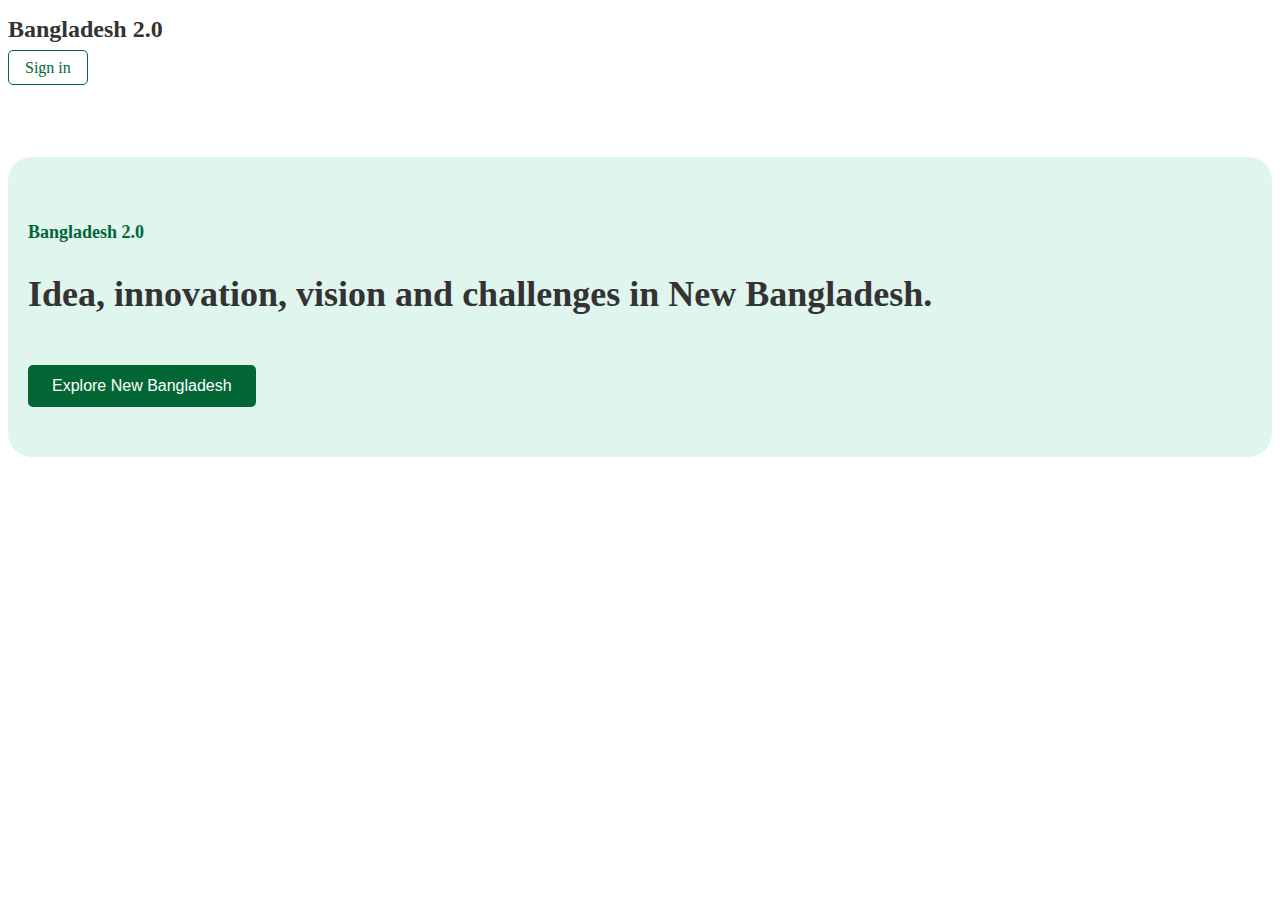
==== index.html @ 4f7f1208 "added an index.html file" ====
<!DOCTYPE html>
<html lang="en">
<head>
    <meta charset="UTF-8">
    <meta name="viewport" content="width=device-width, initial-scale=1.0">
    <title>Bangladesh 2.0</title>
    <link rel="stylesheet" href="style/style.css">
</head>
<body>
    <header>
        <h1>Bangladesh 2.0</h1>
        <a href="">Sign in</a>

        
    </header>
    <section class="hero">
        <h2>Bangladesh 2.0</h2>
        <h1>Idea, innovation, vision and challenges in New Bangladesh.</h1>
        <button>Explore New Bangladesh</button>
    </section>
</body>
</html>
---- style/style.css ----
@import url('https://fonts.googleapis.com/css2?family=Fira+Sans:ital,wght@0,100;0,200;0,300;0,400;0,500;0,600;0,700;0,800;0,900;1,100;1,200;1,300;1,400;1,500;1,600;1,700;1,800;1,900&display=swap');

/* font-family: "Fira Sans", serif; */

/* Frame 2 */
position: absolute;
width: 1600px;
height: 100px;
left: 0;
top: 0;
/* Auto layout */
display: flex;
flex-direction: row;
justify-content: space-between;
align-items: center;
padding: 24px 160px 24px 160px;


header {
    display: flex;
    flex-direction: row;
    justify-content: space-between;
    align-items: center;
    padding: 24px 160px 24px 160px;
    background-color: #fff;
    border-bottom: 1px solid #ddd;
    position: absolute;
    
    }
header h1 {
    font-size: 24px;
    color: #333;
}

header a {
    text-decoration: none;
    color: #036635;
    border: 1px solid #036635;
    padding: 8px 16px;
    border-radius: 5px;
}

.hero {
    text-align: left;
    background-color: #dff5ee;
    padding: 50px 20px;
    border-radius: 24px;
    margin: 80px 0px;
}

.hero h2 {
    color: #036635;
    font-size: 18px;
    margin-bottom: 10px;
}

.hero h1 {
    font-size: 36px;
    color: #333;
    line-height: 1.5;
}

.hero button {
    background-color: #036635;
    color: #fff;
    border: none;
    padding: 12px 24px;
    border-radius: 5px;
    font-size: 16px;
    cursor: pointer;
    margin-top: 20px;
}

.hero button:hover {
    background-color: #024a29;
}
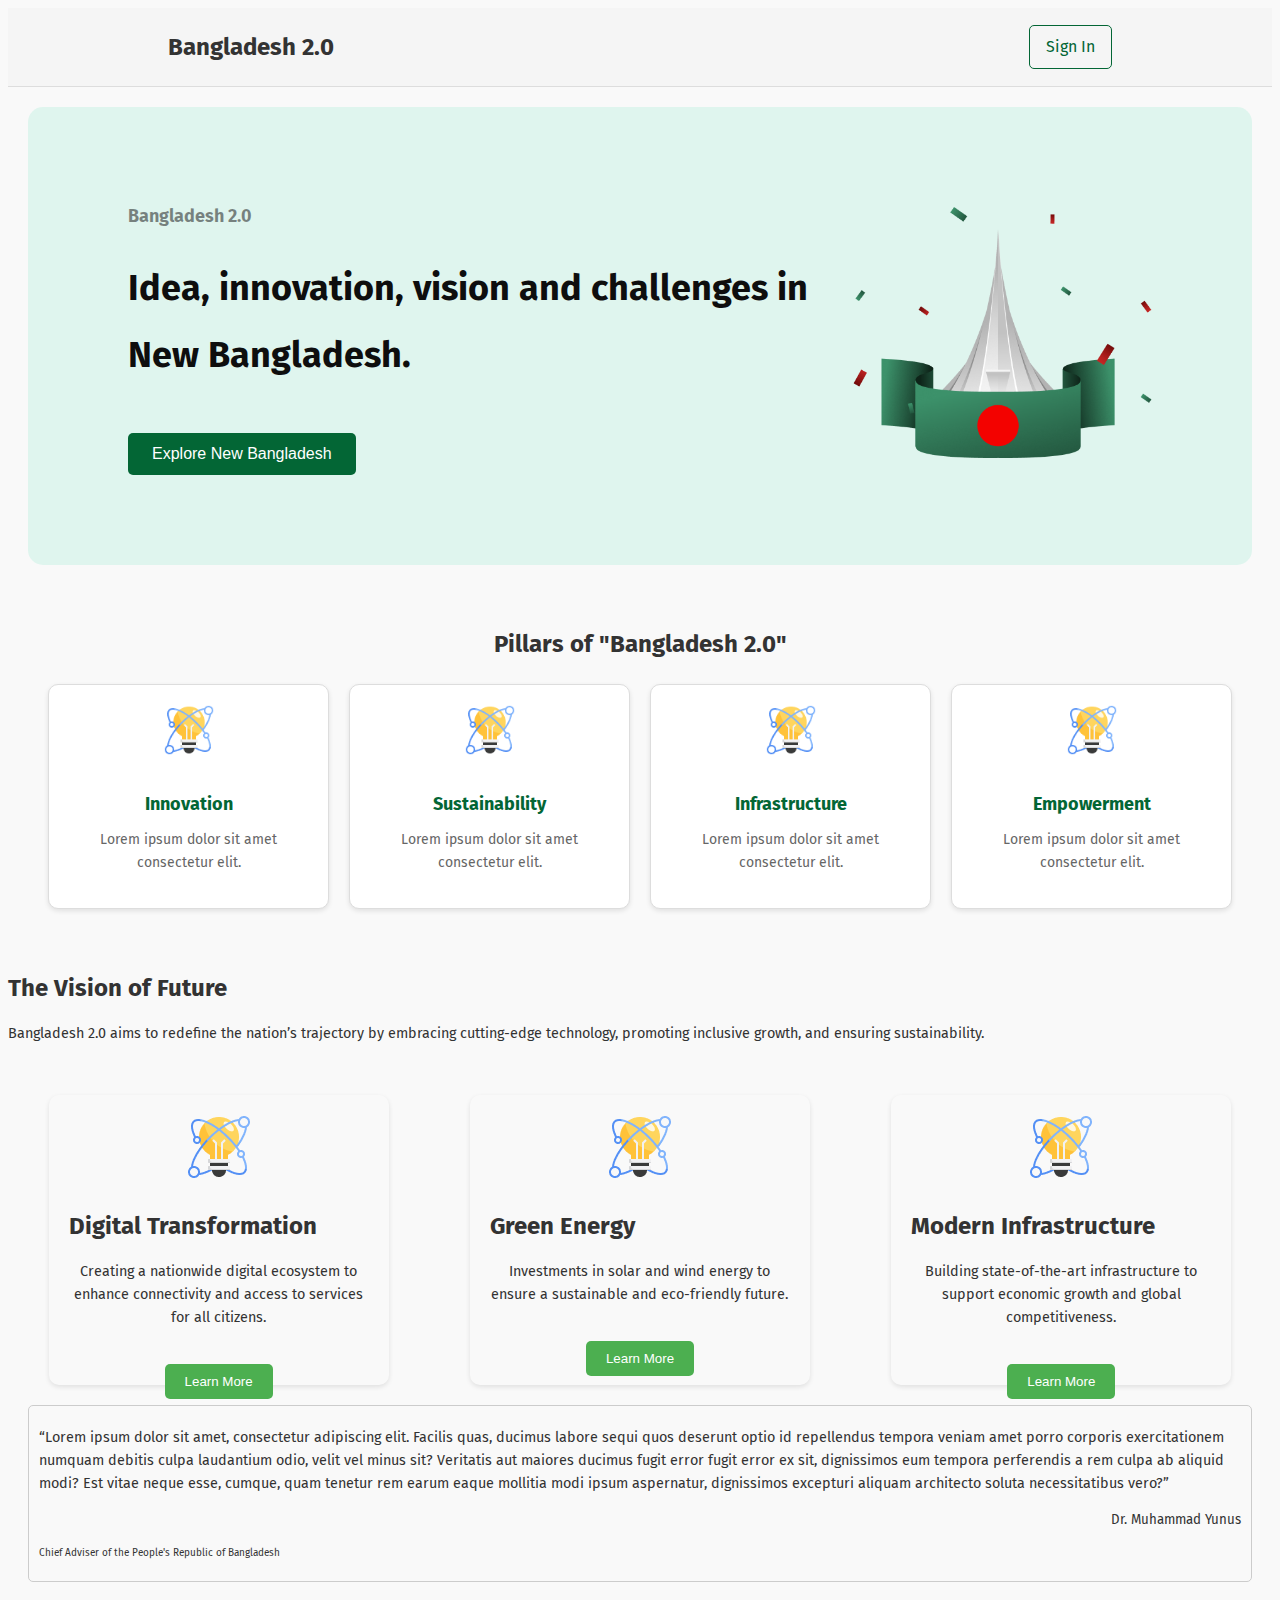
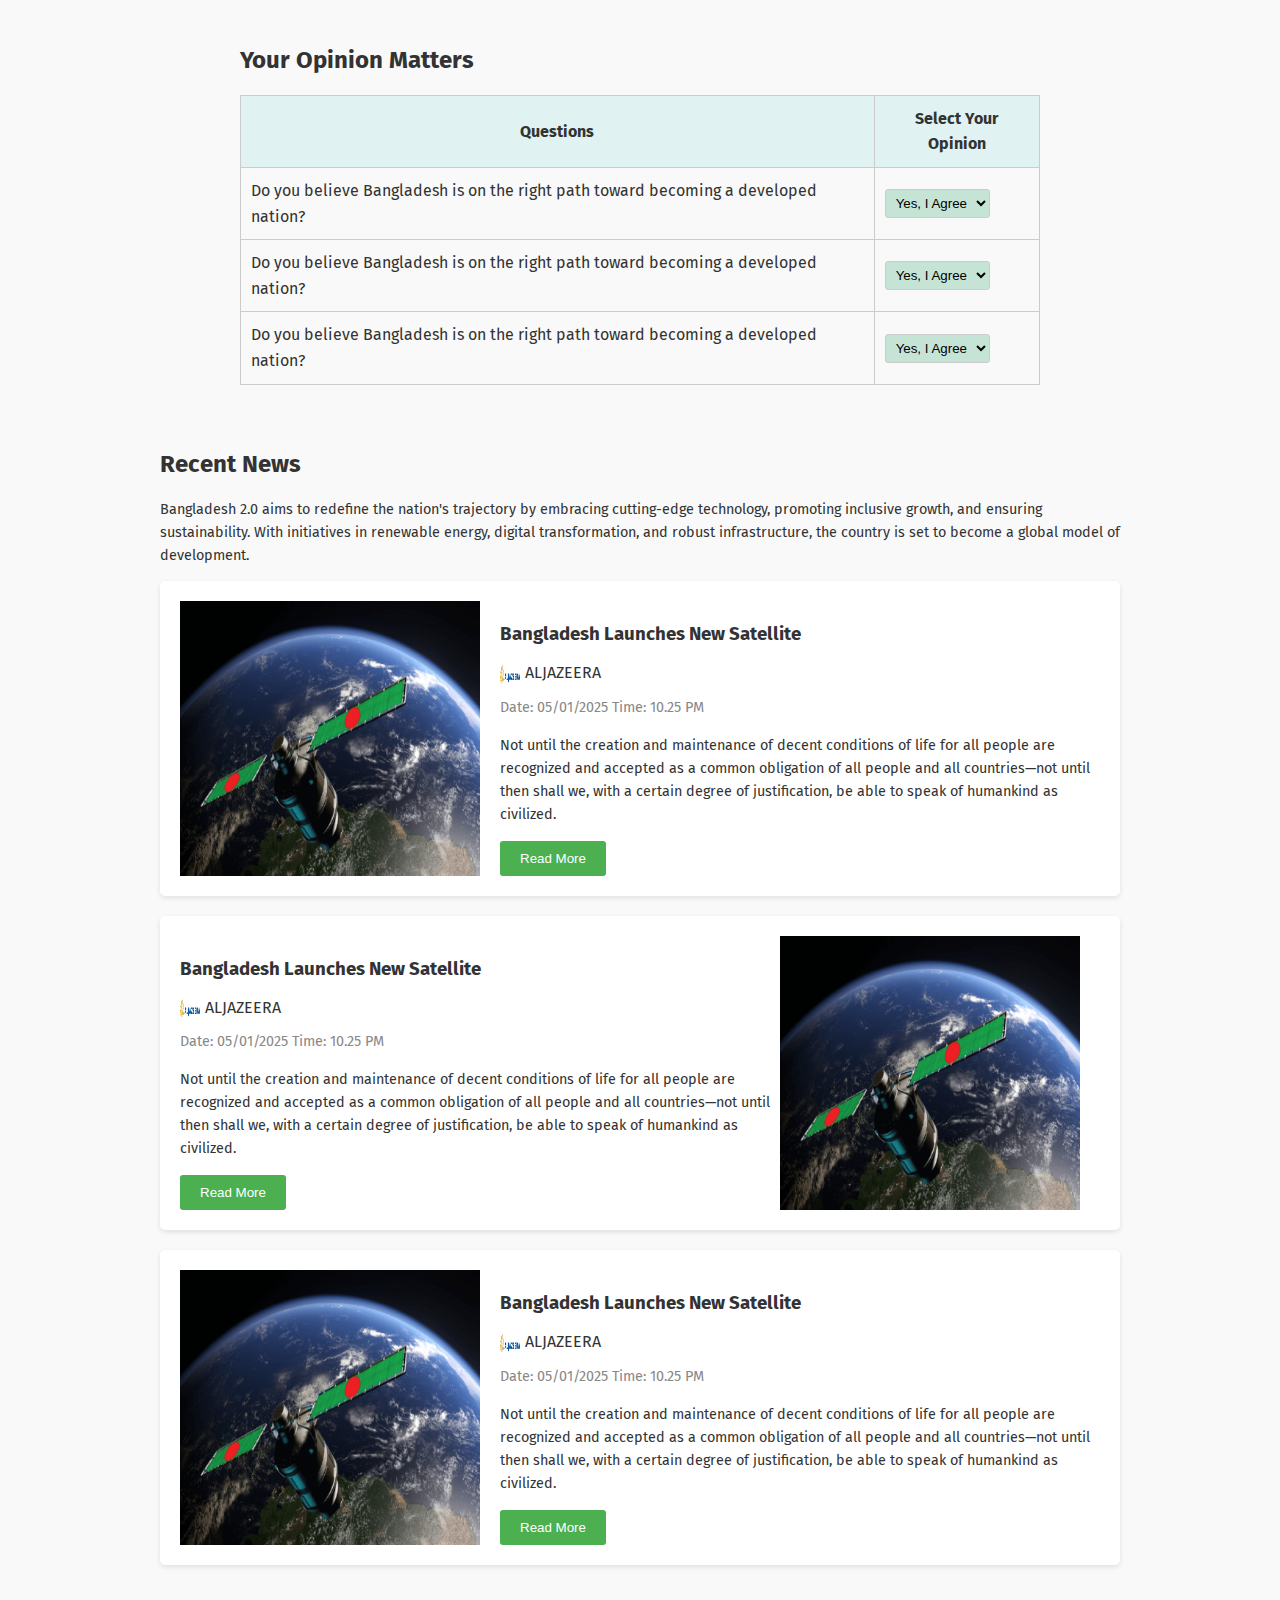
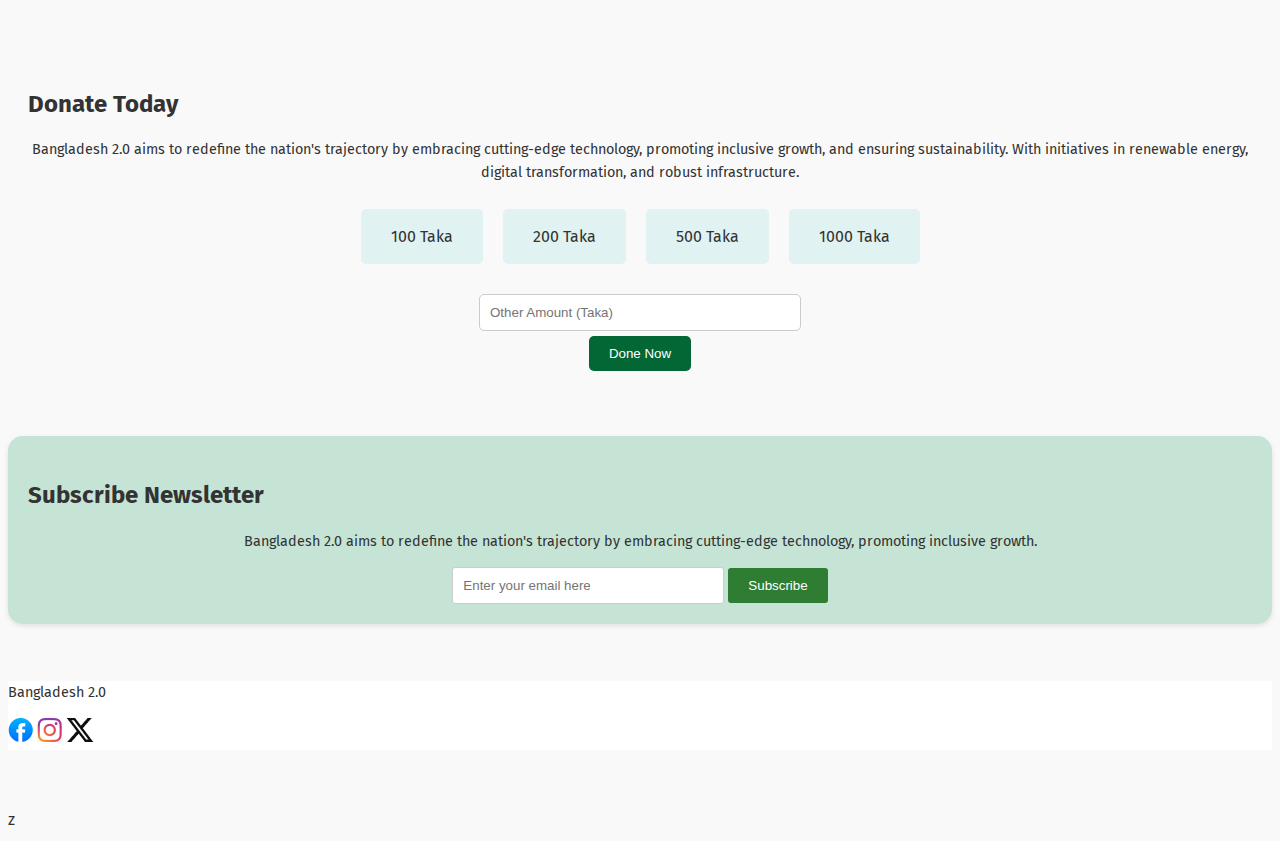
==== commit 6f7a24b2: "rough" ====
--- a/index.html
+++ b/index.html
@@ -4,19 +4,223 @@
     <meta charset="UTF-8">
     <meta name="viewport" content="width=device-width, initial-scale=1.0">
     <title>Bangladesh 2.0</title>
-    <link rel="stylesheet" href="style/style.css">
+    <link rel="preconnect" href="https://fonts.googleapis.com">
+    <link rel="preconnect" href="https://fonts.gstatic.com" crossorigin>
+    <link href="https://fonts.googleapis.com/css2?family=Fira+Sans:ital,wght@0,100;0,200;0,300;0,400;0,500;0,600;0,700;0,800;0,900;1,100;1,200;1,300;1,400;1,500;1,600;1,700;1,800;1,900&display=swap" rel="stylesheet">
+
+        <link rel="stylesheet" href="style/style.css">
+        
 </head>
 <body>
-    <header>
-        <h1>Bangladesh 2.0</h1>
-        <a href="">Sign in</a>
-
+    <div class="container">
+        <header>
+            <h1>Bangladesh 2.0</h1>
+            <a href="#">Sign In</a>
+        </header>
         
-    </header>
-    <section class="hero">
-        <h2>Bangladesh 2.0</h2>
-        <h1>Idea, innovation, vision and challenges in New Bangladesh.</h1>
-        <button>Explore New Bangladesh</button>
-    </section>
+
+        <div class="hero">
+            <div class="hero-text">
+                <h2>Bangladesh 2.0</h2>
+            <h1>Idea, innovation, vision and challenges in New Bangladesh.</h1>
+            <button>Explore New Bangladesh</button>
+            </div>
+            <div>
+                <img src="assets/hero.png" alt="Bangladesh Icon">
+
+            </div>
+        </div>
+
+        <section class="section">
+            <h2>Pillars of "Bangladesh 2.0"</h2>
+            <div class="cards">
+                <div class="card">
+                    <img src="assets/card-icon.png" alt="Innovation">
+                    <h3>Innovation</h3>
+                    <p>Lorem ipsum dolor sit amet consectetur elit.</p>
+                </div>
+                <div class="card">
+                    <img src="assets/card-icon.png" alt="Sustainability">
+                    <h3>Sustainability</h3>
+                    <p>Lorem ipsum dolor sit amet consectetur elit.</p>
+                </div>
+                <div class="card">
+                    <img src="assets/card-icon.png" alt="Infrastructure">
+                    <h3>Infrastructure</h3>
+                    <p>Lorem ipsum dolor sit amet consectetur elit.</p>
+                </div>
+                <div class="card">
+                    <img src="assets/card-icon.png" alt="Empowerment">
+                    <h3>Empowerment</h3>
+                    <p>Lorem ipsum dolor sit amet consectetur elit.</p>
+                </div>
+            </div>
+        </section>
+
+        <section class="vision">
+            <h2 class="vision-h2">The Vision of Future</h2>
+            <p>Bangladesh 2.0 aims to redefine the nation’s trajectory by embracing cutting-edge technology, promoting inclusive growth, and ensuring sustainability.</p>
+        </section>
+
+
+
+        <div class="container-2">
+            <div class="card-2">
+                <img src="assets/card-icon.png" alt="#">
+              <div class="card-2-h+p">
+                <h2>Digital Transformation</h2>
+              <p>Creating a nationwide digital ecosystem to enhance connectivity and access to services for all citizens.</p>
+              <button class="card-2-btn">Learn More</button>
+              </div>
+              
+            </div>
+            <div class="card-2">
+              <img src="assets/card-icon.png" alt="#">
+              <h2>Green Energy</h2>
+              <p>Investments in solar and wind energy to ensure a sustainable and eco-friendly future.</p>
+              <button class="card-2-btn">Learn More</button>
+            </div>
+            <div class="card-2">
+               <img src="assets/card-icon.png" alt="#">
+              <h2>Modern Infrastructure</h2>
+              <p>Building state-of-the-art infrastructure to support economic growth and global competitiveness.</p>
+              <button class="card-2-btn">Learn More</button>
+            </div>
+          
+
+        </div>
+
+        <div class="quote-container">
+            <p class="quote">“Lorem ipsum dolor sit amet, consectetur adipiscing elit. Facilis quas, ducimus labore sequi quos deserunt optio id repellendus tempora veniam amet porro corporis exercitationem numquam debitis culpa laudantium odio, velit vel minus sit? Veritatis aut maiores ducimus fugit error fugit error ex sit, dignissimos eum tempora perferendis a rem culpa ab aliquid modi? Est vitae neque esse, cumque, quam tenetur rem earum eaque mollitia modi ipsum aspernatur, dignissimos excepturi aliquam architecto soluta necessitatibus vero?”</p>
+            <p class="author">Dr. Muhammad Yunus</p>
+            <p class="author-title">Chief Adviser of the People's Republic of Bangladesh</p>
+        </div>
+
+        <div class="opinion">
+            <h2>Your Opinion Matters</h2>
+    
+            <table>
+                <thead>
+                    <tr>
+                        <th>Questions</th>
+                        <th>Select Your Opinion</th>
+                    </tr>
+                </thead>
+                <tbody>
+                    <tr class="question-row">
+                        <td>Do you believe Bangladesh is on the right path toward becoming a developed nation?</td>
+                        <td>
+                            <select>
+                                <option value="Yes, I Agree">Yes, I Agree</option>
+                   
+                            </select>
+                        </td>
+                    </tr>
+                    <tr class="question-row">
+                        <td>Do you believe Bangladesh is on the right path toward becoming a developed nation?</td>
+                        <td>
+                            <select>
+                                <option value="Yes, I Agree">Yes, I Agree</option>
+                                
+                            </select>
+                        </td>
+                    </tr>
+                    <tr class="question-row">
+                        <td>Do you believe Bangladesh is on the right path toward becoming a developed nation?</td>
+                        <td>
+                            <select>
+                                <option value="Yes, I Agree">Yes, I Agree</option>
+                                
+                            </select>
+                        </td>
+                    </tr>
+                </tbody>
+            </table>
+        </div>
+
+        <div class="container-news">
+            <h2>Recent News</h2>
+    
+            <p>Bangladesh 2.0 aims to redefine the nation's trajectory by embracing cutting-edge technology, promoting inclusive growth, and ensuring sustainability. With initiatives in renewable energy, digital transformation, and robust infrastructure, the country is set to become a global model of development.</p>
+    
+            <div class="news-item">
+                <img src="assets/satelite.png" alt="Satellite Image">
+                <div class="news-content">
+                    <h3>Bangladesh Launches New Satellite</h3>
+                    <div class="news-source">
+                        <img src="assets/al-jazeera.png" alt="Al Jazeera Logo">
+                        <span>ALJAZEERA</span>
+                    </div>
+                    <p class="news-date">Date: 05/01/2025 Time: 10.25 PM</p>
+                    <p>Not until the creation and maintenance of decent conditions of life for all people are recognized and accepted as a common obligation of all people and all countries—not until then shall we, with a certain degree of justification, be able to speak of humankind as civilized.</p>
+                    <button class="read-more-btn">Read More</button>
+                </div>
+            </div>
+    
+            <div class="news-item">
+                <div class="news-content">
+                    <h3>Bangladesh Launches New Satellite</h3>
+                    <div class="news-source">
+                        <img src="assets/al-jazeera.png" alt="Al Jazeera Logo">
+                        <span>ALJAZEERA</span>
+                    </div>
+                    <p class="news-date">Date: 05/01/2025 Time: 10.25 PM</p>
+                    <p>Not until the creation and maintenance of decent conditions of life for all people are recognized and accepted as a common obligation of all people and all countries—not until then shall we, with a certain degree of justification, be able to speak of humankind as civilized.</p>
+                    <button class="read-more-btn">Read More</button>
+                </div>
+                <img src="assets/satelite.png" alt="Satellite Image">
+            </div>
+    
+            <div class="news-item">
+                <img src="assets/satelite.png" alt="Satellite Image">
+                <div class="news-content">
+                    <h3>Bangladesh Launches New Satellite</h3>
+                    <div class="news-source">
+                        <img src="assets/al-jazeera.png" alt="Al Jazeera Logo">
+                        <span>ALJAZEERA</span>
+                    </div>
+                    <p class="news-date">Date: 05/01/2025 Time: 10.25 PM</p>
+                    <p>Not until the creation and maintenance of decent conditions of life for all people are recognized and accepted as a common obligation of all people and all countries—not until then shall we, with a certain degree of justification, be able to speak of humankind as civilized.</p>
+                    <button class="read-more-btn">Read More</button>
+                </div>
+            </div>
+    
+        </div>
+
+        <div class="donate">
+            <h2>Donate Today</h2>
+          
+            <p>Bangladesh 2.0 aims to redefine the nation's trajectory by embracing cutting-edge technology, promoting inclusive growth, and ensuring sustainability. With initiatives in renewable energy, digital transformation, and robust infrastructure.</p>
+          
+            <div class="donate-buttons">
+              <div class="donate-button">100 Taka</div>
+              <div class="donate-button">200 Taka</div>
+              <div class="donate-button">500 Taka</div>
+              <div class="donate-button">1000 Taka</div>
+            </div>
+          
+            <div class="other-amount-container">
+              <input type="text" class="other-amount" placeholder="Other Amount (Taka)">
+              <button class="done-button">Done Now</button>
+            </div>
+          </div>
+
+          <div class="Newsletter">
+            <h2>Subscribe Newsletter</h2>
+            <p>Bangladesh 2.0 aims to redefine the nation's trajectory by embracing cutting-edge technology, promoting inclusive growth.</p>
+          
+            <input type="email" placeholder="Enter your email here">
+            <button>Subscribe</button>
+          
+          </div>
+
+        <footer class="ftr">
+            <p>Bangladesh 2.0</p>
+            <img src="assets/facebook.png" alt="">
+            <img src="assets/instagram.png" alt="">
+            <img src="assets/x.png" alt="">
+        </footer>
+    </div>
 </body>
-</html>+</html>
+z--- a/style/style.css
+++ b/style/style.css
@@ -1,76 +1,402 @@
-@import url('https://fonts.googleapis.com/css2?family=Fira+Sans:ital,wght@0,100;0,200;0,300;0,400;0,500;0,600;0,700;0,800;0,900;1,100;1,200;1,300;1,400;1,500;1,600;1,700;1,800;1,900&display=swap');
-
-/* font-family: "Fira Sans", serif; */
-
-/* Frame 2 */
-position: absolute;
-width: 1600px;
-height: 100px;
-left: 0;
-top: 0;
-/* Auto layout */
-display: flex;
-flex-direction: row;
-justify-content: space-between;
-align-items: center;
-padding: 24px 160px 24px 160px;
+body {
+  font-family: 'Fira Sans';
+  margin: 0px 160px 0px 160px auto;
+  width: fixed;
+  padding: 0;
+  background-color: #f9f9f9;
+  color: #333;
+  line-height: 1.6;
+}
 
 
 header {
-    display: flex;
-    flex-direction: row;
-    justify-content: space-between;
-    align-items: center;
-    padding: 24px 160px 24px 160px;
-    background-color: #fff;
-    border-bottom: 1px solid #ddd;
-    position: absolute;
-    
-    }
+  display: flex;
+  justify-content: space-between;
+  align-items: center;
+  height: 30px;
+  padding: 24px 160px 24px 160px;
+  background-color: rgb(245, 245, 245);
+  border-bottom: 1px solid #ddd;
+}
+
 header h1 {
-    font-size: 24px;
-    color: #333;
+  font-size: 24px;
+  color: #333;
 }
 
 header a {
-    text-decoration: none;
-    color: #036635;
-    border: 1px solid #036635;
-    padding: 8px 16px;
-    border-radius: 5px;
+  text-decoration: none;
+  color: #036635;
+  border: 1px solid #036635;
+  padding: 8px 16px;
+  border-radius: 5px;
 }
 
 .hero {
-    text-align: left;
-    background-color: #dff5ee;
-    padding: 50px 20px;
-    border-radius: 24px;
-    margin: 80px 0px;
-}
-
+  display: flex;
+  justify-content: space-between;
+  text-align: center;
+  background-color: #dff5ee;
+  padding: 80px 100px 80px 100px;
+  border-radius: 15px;
+  margin: 20px;
+}
+
+.hero-text{
+
+  text-align: left;
+} 
 .hero h2 {
-    color: #036635;
-    font-size: 18px;
-    margin-bottom: 10px;
+  color: rgba(14, 14, 14, 0.5);
+  font-size: 18px;
+  margin-bottom: 10px;
 }
 
 .hero h1 {
-    font-size: 36px;
-    color: #333;
-    line-height: 1.5;
+  display: flex;
+  color: rgb(14, 14, 14);
+  font-family: Fira Sans;
+  font-size: 36px;
+  font-weight: 500px;
+  line-height: 67px;
+  letter-spacing: 0%;
+  text-align: left;
+}
+
+.hero img {
+  width: 100%;
+  max-width: 400px;
+  margin: 20px 0;
 }
 
 .hero button {
-    background-color: #036635;
-    color: #fff;
-    border: none;
-    padding: 12px 24px;
-    border-radius: 5px;
-    font-size: 16px;
-    cursor: pointer;
-    margin-top: 20px;
+  background-color: #036635;
+  color: #fff;
+  border: none;
+  padding: 12px 24px;
+  border-radius: 5px;
+  font-size: 16px;
+  cursor: pointer;
+  margin-top: 20px;
 }
 
 .hero button:hover {
-    background-color: #024a29;
-}+  background-color: #024a29;
+}
+
+.section {
+  padding: 20px 40px;
+}
+
+.section h2 {
+  text-align: center;
+  margin-bottom: 20px;
+  font-size: 24px;
+  color: #333;
+}
+
+.cards {
+  display: grid;
+  grid-template-columns: repeat(auto-fit, minmax(200px, 1fr));
+  gap: 20px;
+}
+
+.card {
+  background-color: #fff;
+  border: 1px solid #ddd;
+  border-radius: 10px;
+  text-align: center;
+  padding: 20px;
+  box-shadow: 0 2px 5px rgba(0, 0, 0, 0.1);
+}
+
+.card img {
+  max-width: 50px;
+  margin-bottom: 10px;
+}
+
+.card h3 {
+  font-size: 18px;
+  color: #036635;
+  margin-bottom: 10px;
+}
+
+.card p {
+  font-size: 14px;
+  color: #666;
+}
+
+.vision {
+  text-align: left;
+  margin: 40px 0;
+  
+}
+.vision-h2{
+  font-size: 24px;
+  color: #333;
+}
+
+.container-2 {
+  display: flex;
+  justify-content: space-around;
+  align-items: center;
+  margin-top: 50px;
+}
+
+.card-2 {
+  width: 300px;
+  height: 250px;
+  border-radius: 10px;
+  box-shadow: 0 2px 5px rgba(0, 0, 0, 0.1);
+  padding: 20px;
+  text-align: center;
+  position: relative;
+}
+
+.card-2-h+p{
+  text-align: left;
+
+}
+
+
+.card-2-btn {
+  background-color: #4CAF50;
+  color: white;
+  padding: 10px 20px;
+  border: none;
+  border-radius: 5px;
+  cursor: pointer;
+  margin-top: 20px;
+}
+
+.quote-container {
+border: 1px solid #ccc;
+padding: 10px;
+border-radius: 5px;
+margin: 20px;
+}
+
+
+.author {
+text-align: right;
+font-size: smaller;
+margin-top: 10px;
+}
+
+.author-title {
+font-size: x-small;
+}
+
+.opinion {
+  max-width: 800px;
+  margin: 0 auto;
+  padding: 20px;
+}
+
+h2 {
+  text-align: left;
+  margin-bottom: 20px;
+}
+
+table {
+  width: 100%;
+  border-collapse: collapse;
+}
+
+th, td {
+  border: 1px solid #ccc;
+  padding: 10px;
+}
+
+th {
+  background-color: #e0f2f1; /* Light Green */
+}
+
+
+
+select {
+  padding: 5px;
+  border: 1px solid #ccc;
+  text-align: center;
+  border-radius: 3px;
+  background-color: rgb(198, 228, 214) ;
+}
+
+.container-news {
+  max-width: 960px;
+  margin: 0 auto;
+  padding: 20px;
+}
+
+h2 {
+  margin-bottom: 20px;
+}
+
+.news-item {
+  background-color: #fff;
+  border-radius: 5px;
+  box-shadow: 0 2px 5px rgba(0, 0, 0, 0.1);
+  padding: 20px;
+  margin-bottom: 20px;
+  display: flex;
+  justify-content: space-between;
+}
+
+.news-item img {
+  max-width: 300px;
+  height: auto;
+  margin-right: 20px;
+}
+
+.news-content {
+  flex-grow: 1;
+}
+
+.news-content h3 {
+  margin-bottom: 10px;
+}
+
+.news-content p {
+  margin-bottom: 15px;
+}
+
+.news-source {
+  display: flex;
+  align-items: center;
+}
+
+.news-source img {
+  width: 20px;
+  height: 20px;
+  margin-right: 5px;
+}
+
+.news-date {
+  color: #888;
+  font-size: 0.9em;
+}
+
+.read-more-btn {
+  background-color: #4CAF50;
+  color: #fff;
+  padding: 10px 20px;
+  border: none;
+  border-radius: 3px;
+  cursor: pointer;
+}
+
+.donate {
+  text-align: center;
+  margin: 40px 0;
+}
+
+.donate button {
+  background-color: #036635;
+  color: white;
+  border: none;
+  padding: 10px 20px;
+  margin: 5px;
+  border-radius: 5px;
+  cursor: pointer;
+}
+
+.footer {
+  background-color: #036635;
+  color: #fff;
+  text-align: center;
+  padding: 20px;
+}
+
+.donate {
+  text-align: center;
+  padding: 20px;
+}
+
+h2 {
+  margin-bottom: 20px;
+}
+
+.donate-buttons {
+  display: flex;
+  flex-wrap: wrap;
+  justify-content: center;
+}
+
+.donate-button {
+  display: inline-block;
+  padding: 15px 30px;
+  border-radius: 5px;
+  background-color: #e0f2f1; /* Light Green */
+  margin: 10px;
+  cursor: pointer;
+  transition: background-color 0.3s ease;
+}
+
+.donate-button:hover {
+  background-color: #b2dfdb; /* Hover color */
+}
+
+.other-amount-container {
+  display: flex;
+  flex-direction: column;
+  align-items: center;
+  margin-top: 20px;
+}
+
+.other-amount {
+  width: 300px;
+  padding: 10px;
+  border: 1px solid #ccc;
+  border-radius: 5px;
+}
+
+.done-button {
+  background-color: #4CAF50; /* Green */
+  color: white;
+  padding: 15px 30px;
+  border: none;
+  border-radius: 5px;
+  cursor: pointer;
+  margin-top: 10px;
+}
+
+.Newsletter {
+  text-align: center;
+  padding: 20px;
+  background-color: rgb(198, 228, 214);
+  box-shadow: 0 2px 5px rgba(0, 0, 0, 0.1);
+  border-radius: 15px;
+  
+}
+
+h2 {
+  margin-bottom: 15px;
+}
+
+p {
+  margin-top: 10px;
+  font-size: 0.9em;
+}
+
+input[type="email"] {
+  width: 250px;
+  padding: 10px;
+  border: 1px solid #ccc;
+  border-radius: 3px;
+}
+
+button {
+  background-color: #2e7d32; /* Dark Green */
+  color: white;
+  border: none;
+  padding: 10px 20px;
+  border-radius: 3px;
+  cursor: pointer;
+}
+
+.ftr  {
+  flex: none;
+  margin: 57px 0px;
+  background-color: #fff;
+  text-decoration: none;
+}
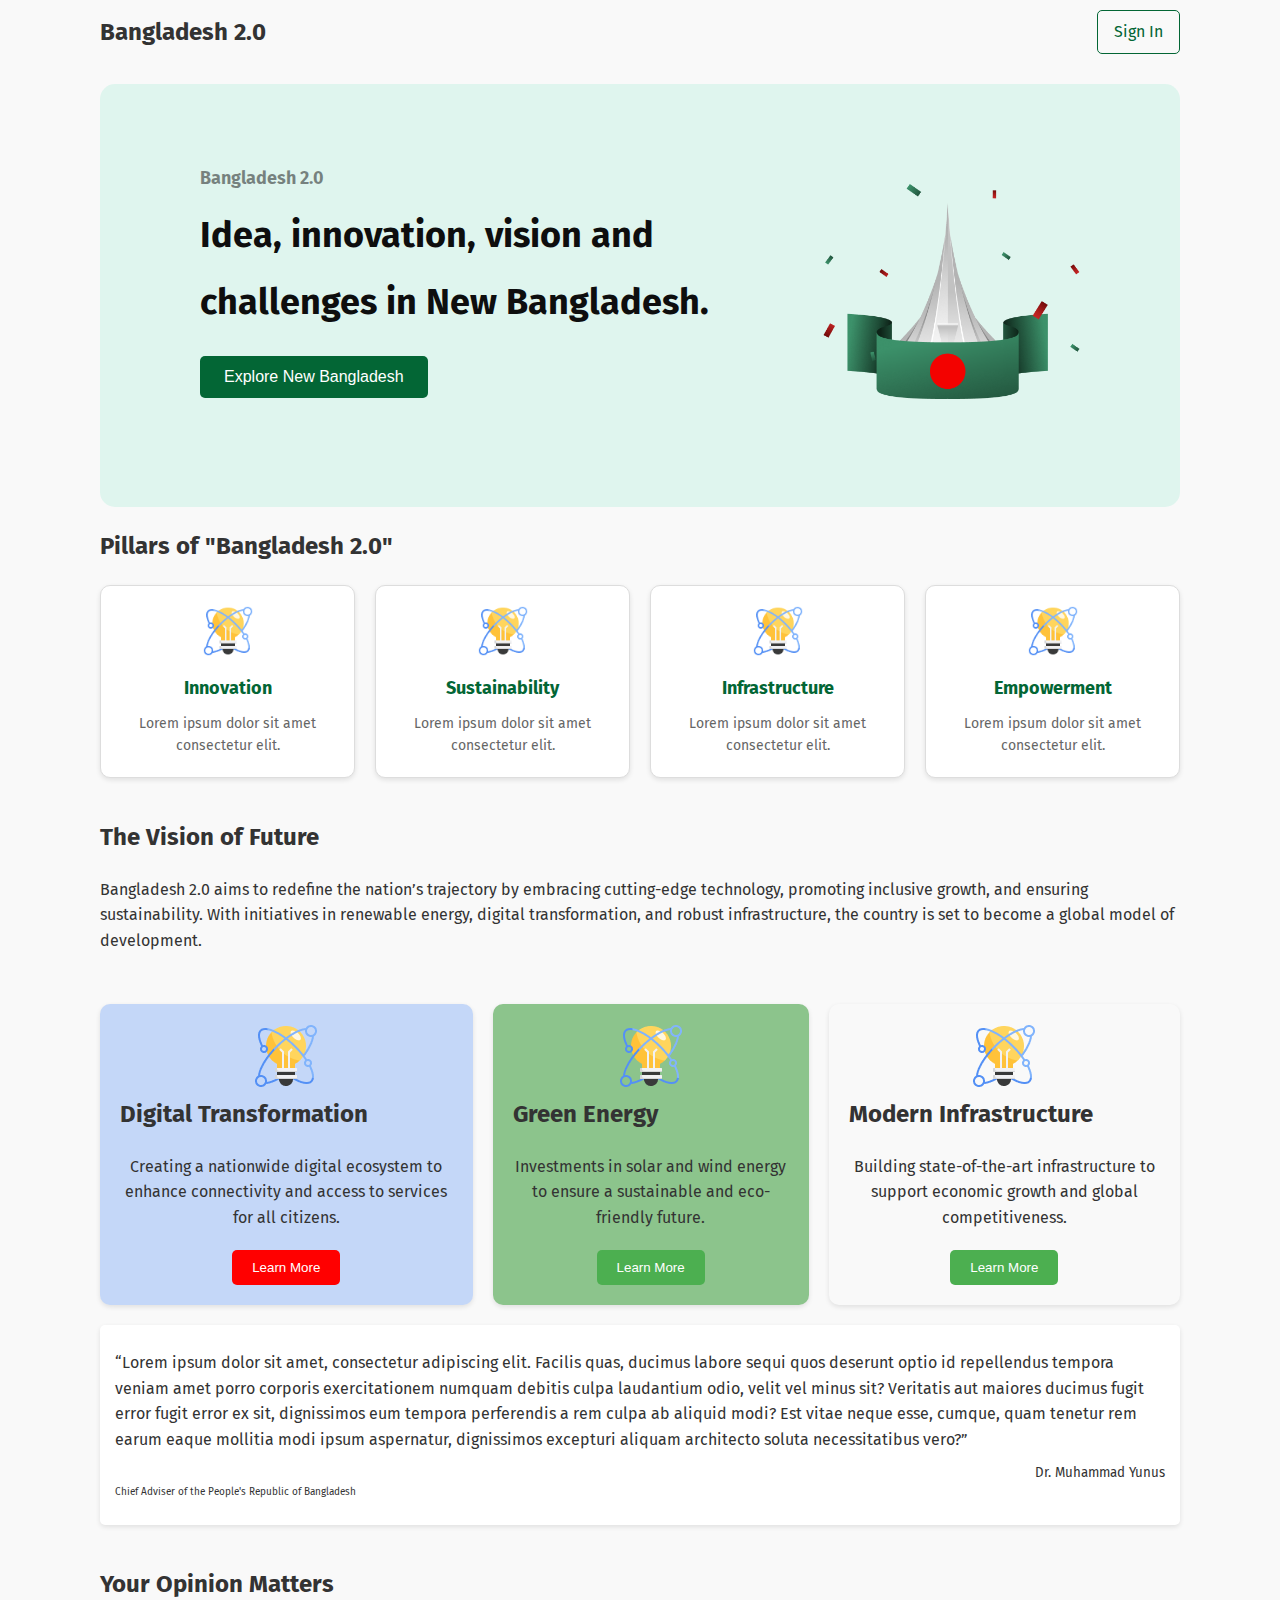
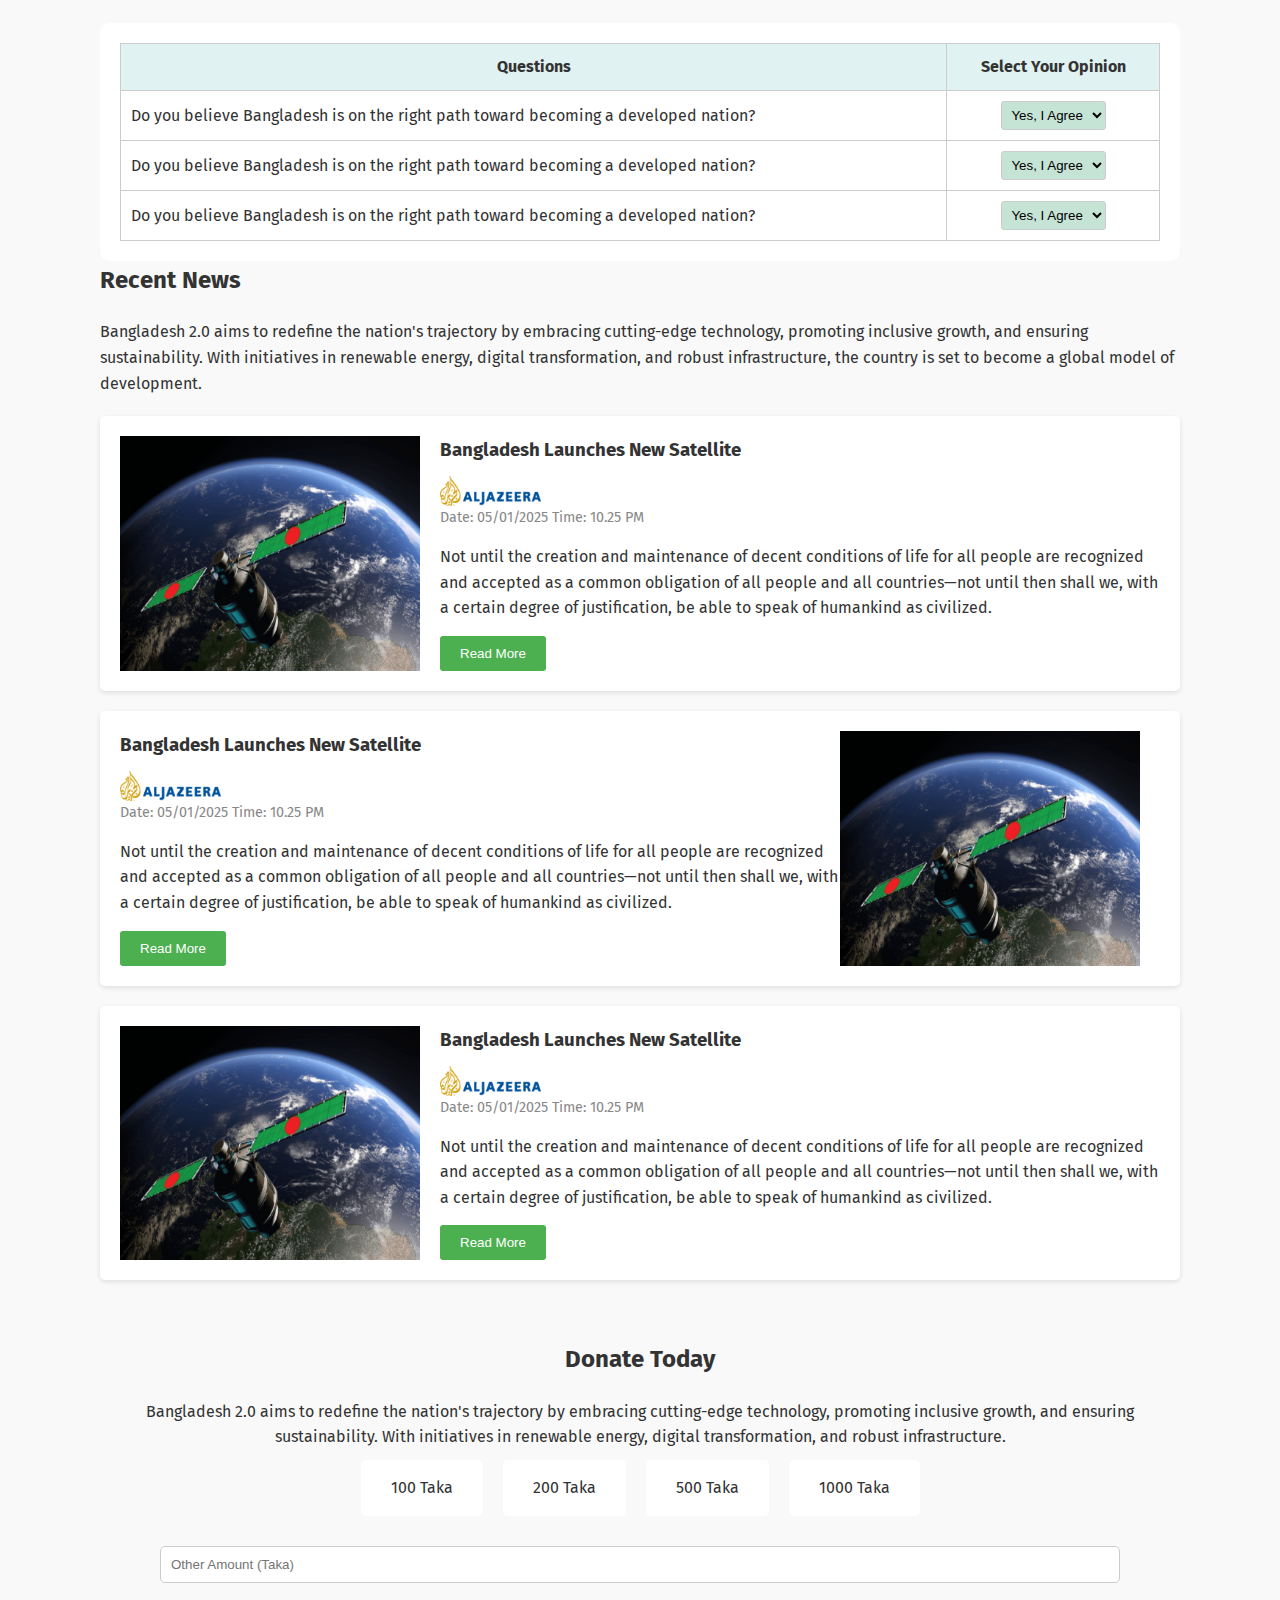
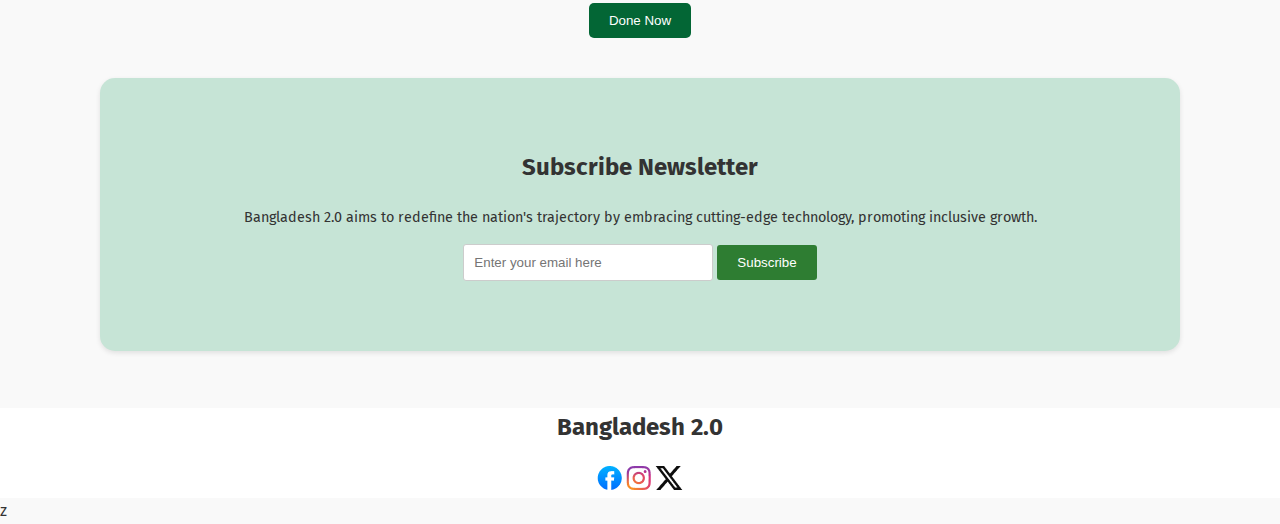
==== commit 4594fe41: "vision section updated" ====
--- a/index.html
+++ b/index.html
@@ -1,226 +1,273 @@
 <!DOCTYPE html>
 <html lang="en">
+
 <head>
     <meta charset="UTF-8">
     <meta name="viewport" content="width=device-width, initial-scale=1.0">
     <title>Bangladesh 2.0</title>
     <link rel="preconnect" href="https://fonts.googleapis.com">
     <link rel="preconnect" href="https://fonts.gstatic.com" crossorigin>
-    <link href="https://fonts.googleapis.com/css2?family=Fira+Sans:ital,wght@0,100;0,200;0,300;0,400;0,500;0,600;0,700;0,800;0,900;1,100;1,200;1,300;1,400;1,500;1,600;1,700;1,800;1,900&display=swap" rel="stylesheet">
-
-        <link rel="stylesheet" href="style/style.css">
-        
+    <link
+        href="https://fonts.googleapis.com/css2?family=Fira+Sans:ital,wght@0,100;0,200;0,300;0,400;0,500;0,600;0,700;0,800;0,900;1,100;1,200;1,300;1,400;1,500;1,600;1,700;1,800;1,900&display=swap"
+        rel="stylesheet">
+
+    <link rel="stylesheet" href="style/style.css">
+
 </head>
+
 <body>
-    <div class="container">
-        <header>
-            <h1>Bangladesh 2.0</h1>
-            <a href="#">Sign In</a>
-        </header>
-        
-
+
+    <header>
+        <h1>Bangladesh 2.0</h1>
+        <a href="#">Sign In</a>
+    </header>
+
+
+    <section>
         <div class="hero">
             <div class="hero-text">
                 <h2>Bangladesh 2.0</h2>
-            <h1>Idea, innovation, vision and challenges in New Bangladesh.</h1>
-            <button>Explore New Bangladesh</button>
+                <h1>Idea, innovation, vision and challenges in New Bangladesh.</h1>
+                <button>Explore New Bangladesh</button>
             </div>
             <div>
                 <img src="assets/hero.png" alt="Bangladesh Icon">
 
             </div>
         </div>
-
-        <section class="section">
-            <h2>Pillars of "Bangladesh 2.0"</h2>
-            <div class="cards">
-                <div class="card">
-                    <img src="assets/card-icon.png" alt="Innovation">
-                    <h3>Innovation</h3>
-                    <p>Lorem ipsum dolor sit amet consectetur elit.</p>
-                </div>
-                <div class="card">
-                    <img src="assets/card-icon.png" alt="Sustainability">
-                    <h3>Sustainability</h3>
-                    <p>Lorem ipsum dolor sit amet consectetur elit.</p>
-                </div>
-                <div class="card">
-                    <img src="assets/card-icon.png" alt="Infrastructure">
-                    <h3>Infrastructure</h3>
-                    <p>Lorem ipsum dolor sit amet consectetur elit.</p>
-                </div>
-                <div class="card">
-                    <img src="assets/card-icon.png" alt="Empowerment">
-                    <h3>Empowerment</h3>
-                    <p>Lorem ipsum dolor sit amet consectetur elit.</p>
-                </div>
-            </div>
-        </section>
-
-        <section class="vision">
-            <h2 class="vision-h2">The Vision of Future</h2>
-            <p>Bangladesh 2.0 aims to redefine the nation’s trajectory by embracing cutting-edge technology, promoting inclusive growth, and ensuring sustainability.</p>
-        </section>
-
+    </section>
+
+    <section class="section">
+        <h2>Pillars of "Bangladesh 2.0"</h2>
+        <div class="cards">
+            <div class="card">
+                <img src="assets/card-icon.png" alt="Innovation">
+                <h3>Innovation</h3>
+                <p>Lorem ipsum dolor sit amet consectetur elit.</p>
+            </div>
+            <div class="card">
+                <img src="assets/card-icon.png" alt="Sustainability">
+                <h3>Sustainability</h3>
+                <p>Lorem ipsum dolor sit amet consectetur elit.</p>
+            </div>
+            <div class="card">
+                <img src="assets/card-icon.png" alt="Infrastructure">
+                <h3>Infrastructure</h3>
+                <p>Lorem ipsum dolor sit amet consectetur elit.</p>
+            </div>
+            <div class="card">
+                <img src="assets/card-icon.png" alt="Empowerment">
+                <h3>Empowerment</h3>
+                <p>Lorem ipsum dolor sit amet consectetur elit.</p>
+            </div>
+        </div>
+    </section>
+
+    <section class="vision">
+        <h2 class="vision-h2">The Vision of Future</h2>
+        <p>Bangladesh 2.0 aims to redefine the nation’s trajectory by embracing cutting-edge technology, promoting
+            inclusive growth, and ensuring sustainability. With initiatives in renewable energy, digital transformation,
+            and robust infrastructure, the country is set to become a global model of development.</p>
 
 
         <div class="container-2">
-            <div class="card-2">
+            <div class="card-2 vison-card1">
                 <img src="assets/card-icon.png" alt="#">
-              <div class="card-2-h+p">
-                <h2>Digital Transformation</h2>
-              <p>Creating a nationwide digital ecosystem to enhance connectivity and access to services for all citizens.</p>
-              <button class="card-2-btn">Learn More</button>
-              </div>
-              
-            </div>
-            <div class="card-2">
-              <img src="assets/card-icon.png" alt="#">
-              <h2>Green Energy</h2>
-              <p>Investments in solar and wind energy to ensure a sustainable and eco-friendly future.</p>
-              <button class="card-2-btn">Learn More</button>
-            </div>
-            <div class="card-2">
-               <img src="assets/card-icon.png" alt="#">
-              <h2>Modern Infrastructure</h2>
-              <p>Building state-of-the-art infrastructure to support economic growth and global competitiveness.</p>
-              <button class="card-2-btn">Learn More</button>
-            </div>
-          
-
-        </div>
+                <div class="card-2-h+p">
+                    <h2>Digital Transformation</h2>
+                    <p>Creating a nationwide digital ecosystem to enhance connectivity and access to services for all
+                        citizens.</p>
+                    <button class="card-2-btn">Learn More</button>
+                </div>
+
+            </div>
+            <div class="card-2 vison-card2">
+                <img src="assets/card-icon.png" alt="#">
+                <h2>Green Energy</h2>
+                <p>Investments in solar and wind energy to ensure a sustainable and eco-friendly future.</p>
+                <button class="card-2-btn">Learn More</button>
+            </div>
+            <div class="card-2 vison-card3">
+                <img src="assets/card-icon.png" alt="#">
+                <h2>Modern Infrastructure</h2>
+                <p>Building state-of-the-art infrastructure to support economic growth and global competitiveness.</p>
+                <button class="card-2-btn">Learn More</button>
+            </div>
+
+
+        </div>
+
 
         <div class="quote-container">
-            <p class="quote">“Lorem ipsum dolor sit amet, consectetur adipiscing elit. Facilis quas, ducimus labore sequi quos deserunt optio id repellendus tempora veniam amet porro corporis exercitationem numquam debitis culpa laudantium odio, velit vel minus sit? Veritatis aut maiores ducimus fugit error fugit error ex sit, dignissimos eum tempora perferendis a rem culpa ab aliquid modi? Est vitae neque esse, cumque, quam tenetur rem earum eaque mollitia modi ipsum aspernatur, dignissimos excepturi aliquam architecto soluta necessitatibus vero?”</p>
+            <p class="quote">“Lorem ipsum dolor sit amet, consectetur adipiscing elit. Facilis quas, ducimus labore
+                sequi
+                quos deserunt optio id repellendus tempora veniam amet porro corporis exercitationem numquam debitis
+                culpa
+                laudantium odio, velit vel minus sit? Veritatis aut maiores ducimus fugit error fugit error ex sit,
+                dignissimos eum tempora perferendis a rem culpa ab aliquid modi? Est vitae neque esse, cumque, quam
+                tenetur
+                rem earum eaque mollitia modi ipsum aspernatur, dignissimos excepturi aliquam architecto soluta
+                necessitatibus vero?”</p>
             <p class="author">Dr. Muhammad Yunus</p>
             <p class="author-title">Chief Adviser of the People's Republic of Bangladesh</p>
         </div>
-
+    </section>
+
+
+    <section>
         <div class="opinion">
             <h2>Your Opinion Matters</h2>
-    
-            <table>
-                <thead>
-                    <tr>
-                        <th>Questions</th>
-                        <th>Select Your Opinion</th>
-                    </tr>
-                </thead>
-                <tbody>
-                    <tr class="question-row">
-                        <td>Do you believe Bangladesh is on the right path toward becoming a developed nation?</td>
-                        <td>
-                            <select>
-                                <option value="Yes, I Agree">Yes, I Agree</option>
-                   
-                            </select>
-                        </td>
-                    </tr>
-                    <tr class="question-row">
-                        <td>Do you believe Bangladesh is on the right path toward becoming a developed nation?</td>
-                        <td>
-                            <select>
-                                <option value="Yes, I Agree">Yes, I Agree</option>
-                                
-                            </select>
-                        </td>
-                    </tr>
-                    <tr class="question-row">
-                        <td>Do you believe Bangladesh is on the right path toward becoming a developed nation?</td>
-                        <td>
-                            <select>
-                                <option value="Yes, I Agree">Yes, I Agree</option>
-                                
-                            </select>
-                        </td>
-                    </tr>
-                </tbody>
-            </table>
-        </div>
-
+
+            <div class="opinion-table">
+                <table>
+                    <thead>
+                        <tr>
+                            <th>Questions</th>
+                            <th>Select Your Opinion</th>
+                        </tr>
+                    </thead>
+                    <tbody>
+                        <tr class="question-row">
+                            <td>Do you believe Bangladesh is on the right path toward becoming a developed nation?</td>
+                            <td style="text-align:center;">
+                                <select>
+                                    <option value="Yes, I Agree">Yes, I Agree</option>
+
+                                </select>
+                            </td>
+                        </tr>
+                        <tr class="question-row">
+                            <td>Do you believe Bangladesh is on the right path toward becoming a developed nation?</td>
+                            <td style="text-align:center;">
+                                <select>
+                                    <option value="Yes, I Agree">Yes, I Agree</option>
+                                </select>
+                            </td>
+                        </tr>
+                        <tr class="question-row">
+                            <td>Do you believe Bangladesh is on the right path toward becoming a developed nation?</td>
+                            <td style="text-align:center;">
+                                <select>
+                                    <option value="Yes, I Agree">Yes, I Agree</option>
+
+                                </select>
+                            </td>
+                        </tr>
+                    </tbody>
+                </table>
+            </div>
+        </div>
+    </section>
+
+    <section>
         <div class="container-news">
             <h2>Recent News</h2>
-    
-            <p>Bangladesh 2.0 aims to redefine the nation's trajectory by embracing cutting-edge technology, promoting inclusive growth, and ensuring sustainability. With initiatives in renewable energy, digital transformation, and robust infrastructure, the country is set to become a global model of development.</p>
-    
+
+            <p>Bangladesh 2.0 aims to redefine the nation's trajectory by embracing cutting-edge technology, promoting
+                inclusive growth, and ensuring sustainability. With initiatives in renewable energy, digital
+                transformation,
+                and robust infrastructure, the country is set to become a global model of development.</p>
+
             <div class="news-item">
                 <img src="assets/satelite.png" alt="Satellite Image">
                 <div class="news-content">
                     <h3>Bangladesh Launches New Satellite</h3>
                     <div class="news-source">
                         <img src="assets/al-jazeera.png" alt="Al Jazeera Logo">
-                        <span>ALJAZEERA</span>
+
                     </div>
                     <p class="news-date">Date: 05/01/2025 Time: 10.25 PM</p>
-                    <p>Not until the creation and maintenance of decent conditions of life for all people are recognized and accepted as a common obligation of all people and all countries—not until then shall we, with a certain degree of justification, be able to speak of humankind as civilized.</p>
+                    <p>Not until the creation and maintenance of decent conditions of life for all people are recognized
+                        and
+                        accepted as a common obligation of all people and all countries—not until then shall we, with a
+                        certain degree of justification, be able to speak of humankind as civilized.</p>
                     <button class="read-more-btn">Read More</button>
                 </div>
             </div>
-    
+
             <div class="news-item">
                 <div class="news-content">
                     <h3>Bangladesh Launches New Satellite</h3>
                     <div class="news-source">
                         <img src="assets/al-jazeera.png" alt="Al Jazeera Logo">
-                        <span>ALJAZEERA</span>
+
                     </div>
                     <p class="news-date">Date: 05/01/2025 Time: 10.25 PM</p>
-                    <p>Not until the creation and maintenance of decent conditions of life for all people are recognized and accepted as a common obligation of all people and all countries—not until then shall we, with a certain degree of justification, be able to speak of humankind as civilized.</p>
+                    <p>Not until the creation and maintenance of decent conditions of life for all people are recognized
+                        and
+                        accepted as a common obligation of all people and all countries—not until then shall we, with a
+                        certain degree of justification, be able to speak of humankind as civilized.</p>
                     <button class="read-more-btn">Read More</button>
                 </div>
                 <img src="assets/satelite.png" alt="Satellite Image">
             </div>
-    
+
             <div class="news-item">
                 <img src="assets/satelite.png" alt="Satellite Image">
                 <div class="news-content">
                     <h3>Bangladesh Launches New Satellite</h3>
                     <div class="news-source">
                         <img src="assets/al-jazeera.png" alt="Al Jazeera Logo">
-                        <span>ALJAZEERA</span>
+
                     </div>
                     <p class="news-date">Date: 05/01/2025 Time: 10.25 PM</p>
-                    <p>Not until the creation and maintenance of decent conditions of life for all people are recognized and accepted as a common obligation of all people and all countries—not until then shall we, with a certain degree of justification, be able to speak of humankind as civilized.</p>
+                    <p>Not until the creation and maintenance of decent conditions of life for all people are recognized
+                        and
+                        accepted as a common obligation of all people and all countries—not until then shall we, with a
+                        certain degree of justification, be able to speak of humankind as civilized.</p>
                     <button class="read-more-btn">Read More</button>
                 </div>
             </div>
-    
-        </div>
-
+
+        </div>
+    </section>
+
+
+    <section>
         <div class="donate">
             <h2>Donate Today</h2>
-          
-            <p>Bangladesh 2.0 aims to redefine the nation's trajectory by embracing cutting-edge technology, promoting inclusive growth, and ensuring sustainability. With initiatives in renewable energy, digital transformation, and robust infrastructure.</p>
-          
+
+            <p>Bangladesh 2.0 aims to redefine the nation's trajectory by embracing cutting-edge technology, promoting
+                inclusive growth, and ensuring sustainability. With initiatives in renewable energy, digital
+                transformation,
+                and robust infrastructure.</p>
+
             <div class="donate-buttons">
-              <div class="donate-button">100 Taka</div>
-              <div class="donate-button">200 Taka</div>
-              <div class="donate-button">500 Taka</div>
-              <div class="donate-button">1000 Taka</div>
-            </div>
-          
+                <div class="donate-button">100 Taka</div>
+                <div class="donate-button">200 Taka</div>
+                <div class="donate-button">500 Taka</div>
+                <div class="donate-button">1000 Taka</div>
+            </div>
+
             <div class="other-amount-container">
-              <input type="text" class="other-amount" placeholder="Other Amount (Taka)">
-              <button class="done-button">Done Now</button>
-            </div>
-          </div>
-
-          <div class="Newsletter">
+                <input type="text" class="other-amount" placeholder="Other Amount (Taka)">
+                <button class="done-button">Done Now</button>
+            </div>
+        </div>
+    </section>
+
+    <section>
+        <div class="Newsletter">
             <h2>Subscribe Newsletter</h2>
-            <p>Bangladesh 2.0 aims to redefine the nation's trajectory by embracing cutting-edge technology, promoting inclusive growth.</p>
-          
+            <p>Bangladesh 2.0 aims to redefine the nation's trajectory by embracing cutting-edge technology, promoting
+                inclusive growth.</p>
+
             <input type="email" placeholder="Enter your email here">
             <button>Subscribe</button>
-          
-          </div>
-
-        <footer class="ftr">
-            <p>Bangladesh 2.0</p>
+
+        </div>
+    </section>
+
+    <footer class="ftr">
+        <h2>Bangladesh 2.0</h2>
+        <div>
             <img src="assets/facebook.png" alt="">
             <img src="assets/instagram.png" alt="">
             <img src="assets/x.png" alt="">
-        </footer>
-    </div>
+        </div>
+    </footer>
+
 </body>
+
 </html>
 z--- a/style/style.css
+++ b/style/style.css
@@ -1,8 +1,11 @@
+* {
+  margin: 0;
+  padding: 0;
+  box-sizing: border-box;
+}
+
 body {
   font-family: 'Fira Sans';
-  margin: 0px 160px 0px 160px auto;
-  width: fixed;
-  padding: 0;
   background-color: #f9f9f9;
   color: #333;
   line-height: 1.6;
@@ -13,10 +16,9 @@
   display: flex;
   justify-content: space-between;
   align-items: center;
-  height: 30px;
-  padding: 24px 160px 24px 160px;
-  background-color: rgb(245, 245, 245);
-  border-bottom: 1px solid #ddd;
+  padding-top: 10px;
+  padding-bottom: 10px;
+  /* border-bottom: 1px solid #ddd; */
 }
 
 header h1 {
@@ -32,6 +34,13 @@
   border-radius: 5px;
 }
 
+section,
+header,
+footer {
+  padding-left: 100px;
+  padding-right: 100px;
+}
+
 .hero {
   display: flex;
   justify-content: space-between;
@@ -39,13 +48,14 @@
   background-color: #dff5ee;
   padding: 80px 100px 80px 100px;
   border-radius: 15px;
-  margin: 20px;
-}
-
-.hero-text{
+  margin: 20px 0;
+}
+
+.hero-text {
 
   text-align: left;
-} 
+}
+
 .hero h2 {
   color: rgba(14, 14, 14, 0.5);
   font-size: 18px;
@@ -84,13 +94,9 @@
   background-color: #024a29;
 }
 
-.section {
-  padding: 20px 40px;
-}
 
 .section h2 {
-  text-align: center;
-  margin-bottom: 20px;
+  padding-top: 30px 0;
   font-size: 24px;
   color: #333;
 }
@@ -129,9 +135,10 @@
 .vision {
   text-align: left;
   margin: 40px 0;
-  
-}
-.vision-h2{
+
+}
+
+.vision-h2 {
   font-size: 24px;
   color: #333;
 }
@@ -141,11 +148,12 @@
   justify-content: space-around;
   align-items: center;
   margin-top: 50px;
-}
+  gap: 20px;
+}
+
+
 
 .card-2 {
-  width: 300px;
-  height: 250px;
   border-radius: 10px;
   box-shadow: 0 2px 5px rgba(0, 0, 0, 0.1);
   padding: 20px;
@@ -153,9 +161,24 @@
   position: relative;
 }
 
-.card-2-h+p{
+.vison-card1{
+  background-color: #548ff552;
+}
+
+.vison-card1 button{
+  background-color: red;
+}
+
+.vison-card2{
+  background-color: rgba(0, 128, 0, 0.438);
+}
+
+.vison-card2{
+  background-color: rgba(0, 128, 0, 0.438);
+}
+
+.card-2-h+p {
   text-align: left;
-
 }
 
 
@@ -170,27 +193,32 @@
 }
 
 .quote-container {
-border: 1px solid #ccc;
-padding: 10px;
-border-radius: 5px;
-margin: 20px;
+  /* border: 1px solid #ccc; */
+  box-shadow: 0 2px 5px rgba(0, 0, 0, 0.1);
+  background-color: #fff;
+  padding:25px 15px;
+  border-radius: 5px;
+  margin-top: 20px;
+  background-image: url();
+  background-position: top left;
+  background-size: 50px;
 }
 
 
 .author {
-text-align: right;
-font-size: smaller;
-margin-top: 10px;
+  text-align: right;
+  font-size: smaller;
+  margin-top: 10px;
 }
 
 .author-title {
-font-size: x-small;
-}
-
-.opinion {
-  max-width: 800px;
-  margin: 0 auto;
-  padding: 20px;
+  font-size: x-small;
+}
+
+.opinion .opinion-table{
+background-color: #fff;
+border-radius: 10px;
+padding: 20px;
 }
 
 h2 {
@@ -203,13 +231,15 @@
   border-collapse: collapse;
 }
 
-th, td {
+th,
+td {
   border: 1px solid #ccc;
   padding: 10px;
 }
 
 th {
-  background-color: #e0f2f1; /* Light Green */
+  background-color: #e0f2f1;
+  /* Light Green */
 }
 
 
@@ -219,13 +249,11 @@
   border: 1px solid #ccc;
   text-align: center;
   border-radius: 3px;
-  background-color: rgb(198, 228, 214) ;
-}
-
-.container-news {
-  max-width: 960px;
-  margin: 0 auto;
-  padding: 20px;
+  background-color: rgb(198, 228, 214);
+}
+
+.container-news p {
+  margin-bottom: 20px;
 }
 
 h2 {
@@ -266,8 +294,8 @@
 }
 
 .news-source img {
-  width: 20px;
-  height: 20px;
+  /* width: 20px; */
+  height: 30px;
   margin-right: 5px;
 }
 
@@ -287,15 +315,18 @@
 
 .donate {
   text-align: center;
-  margin: 40px 0;
-}
-
+  padding: 40px ;
+}
+
+.donate h2{
+  text-align: center;
+}
 .donate button {
   background-color: #036635;
   color: white;
   border: none;
   padding: 10px 20px;
-  margin: 5px;
+  margin-top: 20px;
   border-radius: 5px;
   cursor: pointer;
 }
@@ -307,10 +338,6 @@
   padding: 20px;
 }
 
-.donate {
-  text-align: center;
-  padding: 20px;
-}
 
 h2 {
   margin-bottom: 20px;
@@ -326,14 +353,16 @@
   display: inline-block;
   padding: 15px 30px;
   border-radius: 5px;
-  background-color: #e0f2f1; /* Light Green */
+  background-color: #fff;
+  /* Light Green */
   margin: 10px;
   cursor: pointer;
   transition: background-color 0.3s ease;
 }
 
 .donate-button:hover {
-  background-color: #b2dfdb; /* Hover color */
+  background-color: #b2dfdb;
+  /* Hover color */
 }
 
 .other-amount-container {
@@ -341,40 +370,42 @@
   flex-direction: column;
   align-items: center;
   margin-top: 20px;
+  padding: 0 20px;
 }
 
 .other-amount {
-  width: 300px;
+  width: 100%;
   padding: 10px;
   border: 1px solid #ccc;
   border-radius: 5px;
 }
 
 .done-button {
-  background-color: #4CAF50; /* Green */
+  background-color: #4CAF50;
+  /* Green */
   color: white;
   padding: 15px 30px;
   border: none;
   border-radius: 5px;
   cursor: pointer;
-  margin-top: 10px;
+  margin-top: 30px;
 }
 
 .Newsletter {
   text-align: center;
-  padding: 20px;
+  padding: 70px 20px;
   background-color: rgb(198, 228, 214);
   box-shadow: 0 2px 5px rgba(0, 0, 0, 0.1);
   border-radius: 15px;
-  
-}
-
-h2 {
-  margin-bottom: 15px;
-}
-
-p {
-  margin-top: 10px;
+
+}
+
+.Newsletter h2 {
+  text-align: center;
+}
+
+.Newsletter p {
+  margin-bottom: 15px ;
   font-size: 0.9em;
 }
 
@@ -386,7 +417,8 @@
 }
 
 button {
-  background-color: #2e7d32; /* Dark Green */
+  background-color: #2e7d32;
+  /* Dark Green */
   color: white;
   border: none;
   padding: 10px 20px;
@@ -394,9 +426,12 @@
   cursor: pointer;
 }
 
-.ftr  {
-  flex: none;
-  margin: 57px 0px;
+.ftr {
+  display: flex;
+  flex-direction: column;
+  justify-content: center;
+  align-items: center;
+  margin-top: 57px ;
   background-color: #fff;
   text-decoration: none;
-}
+}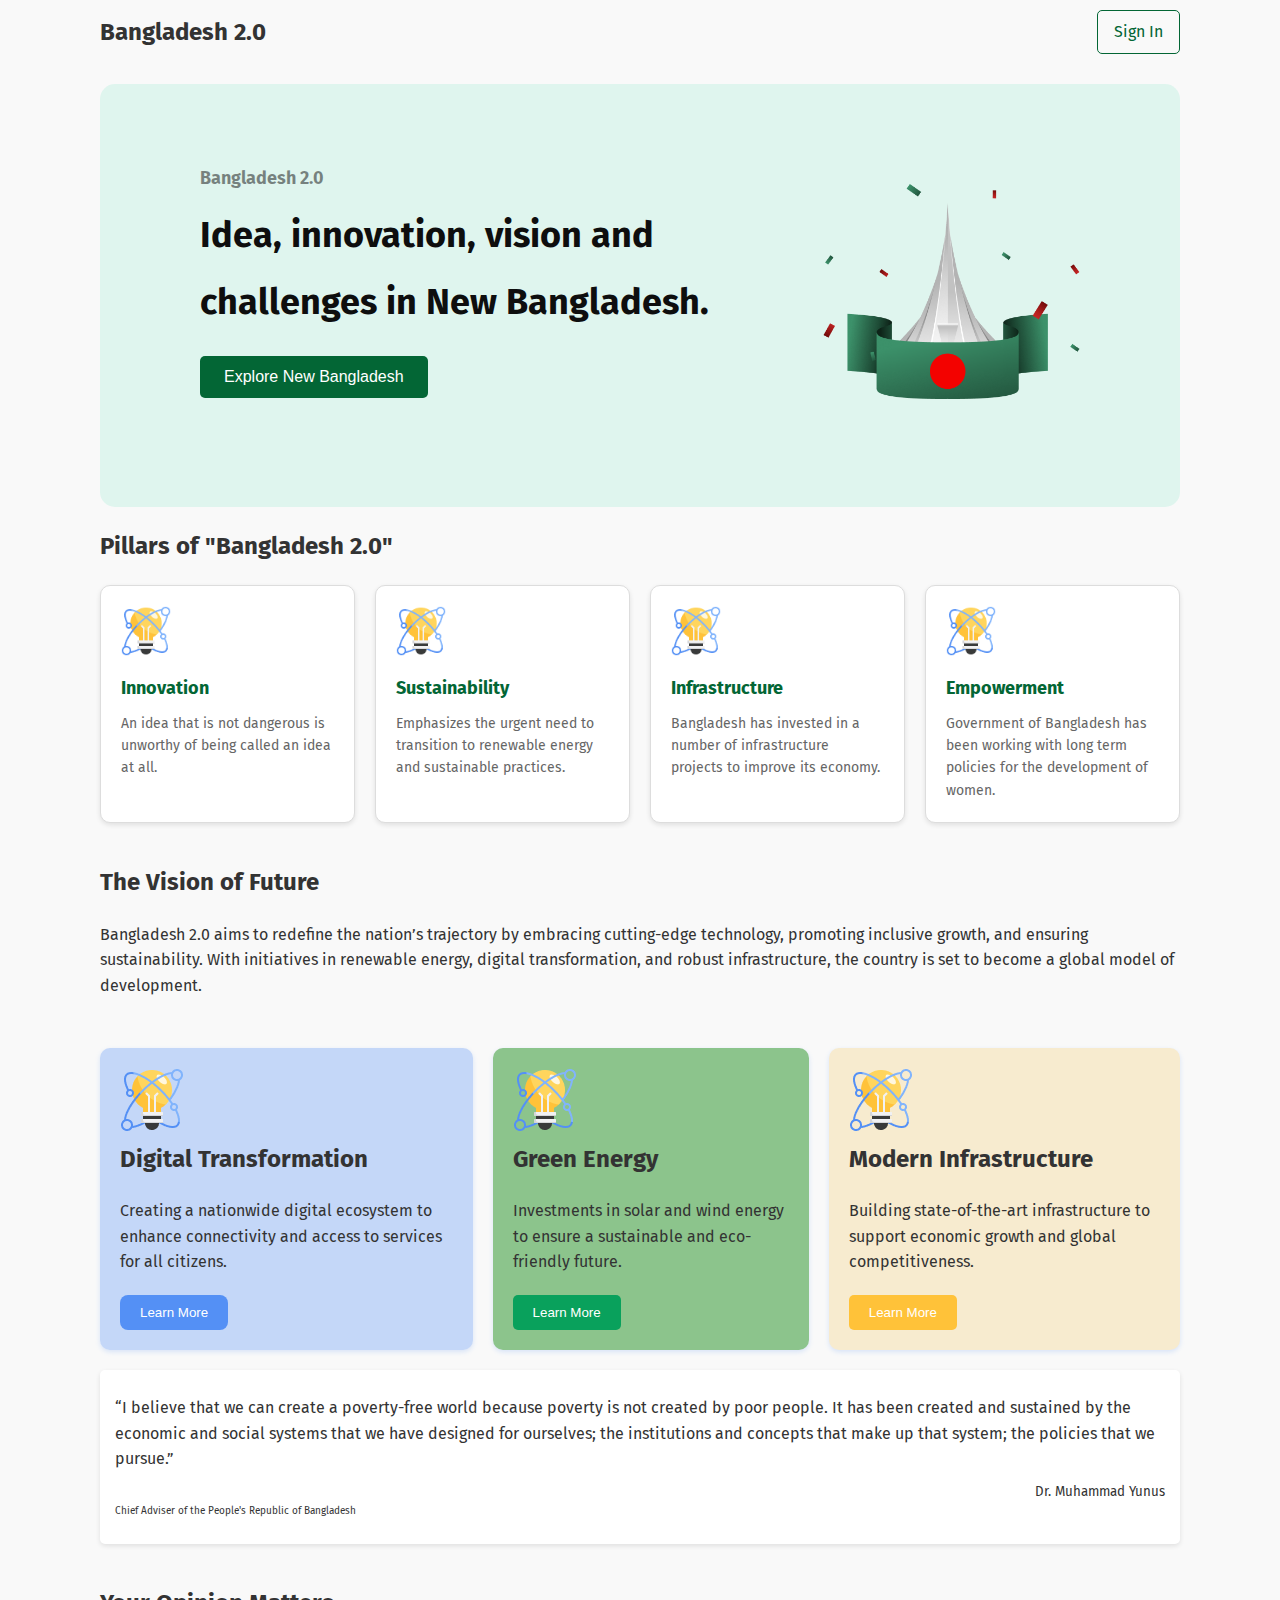
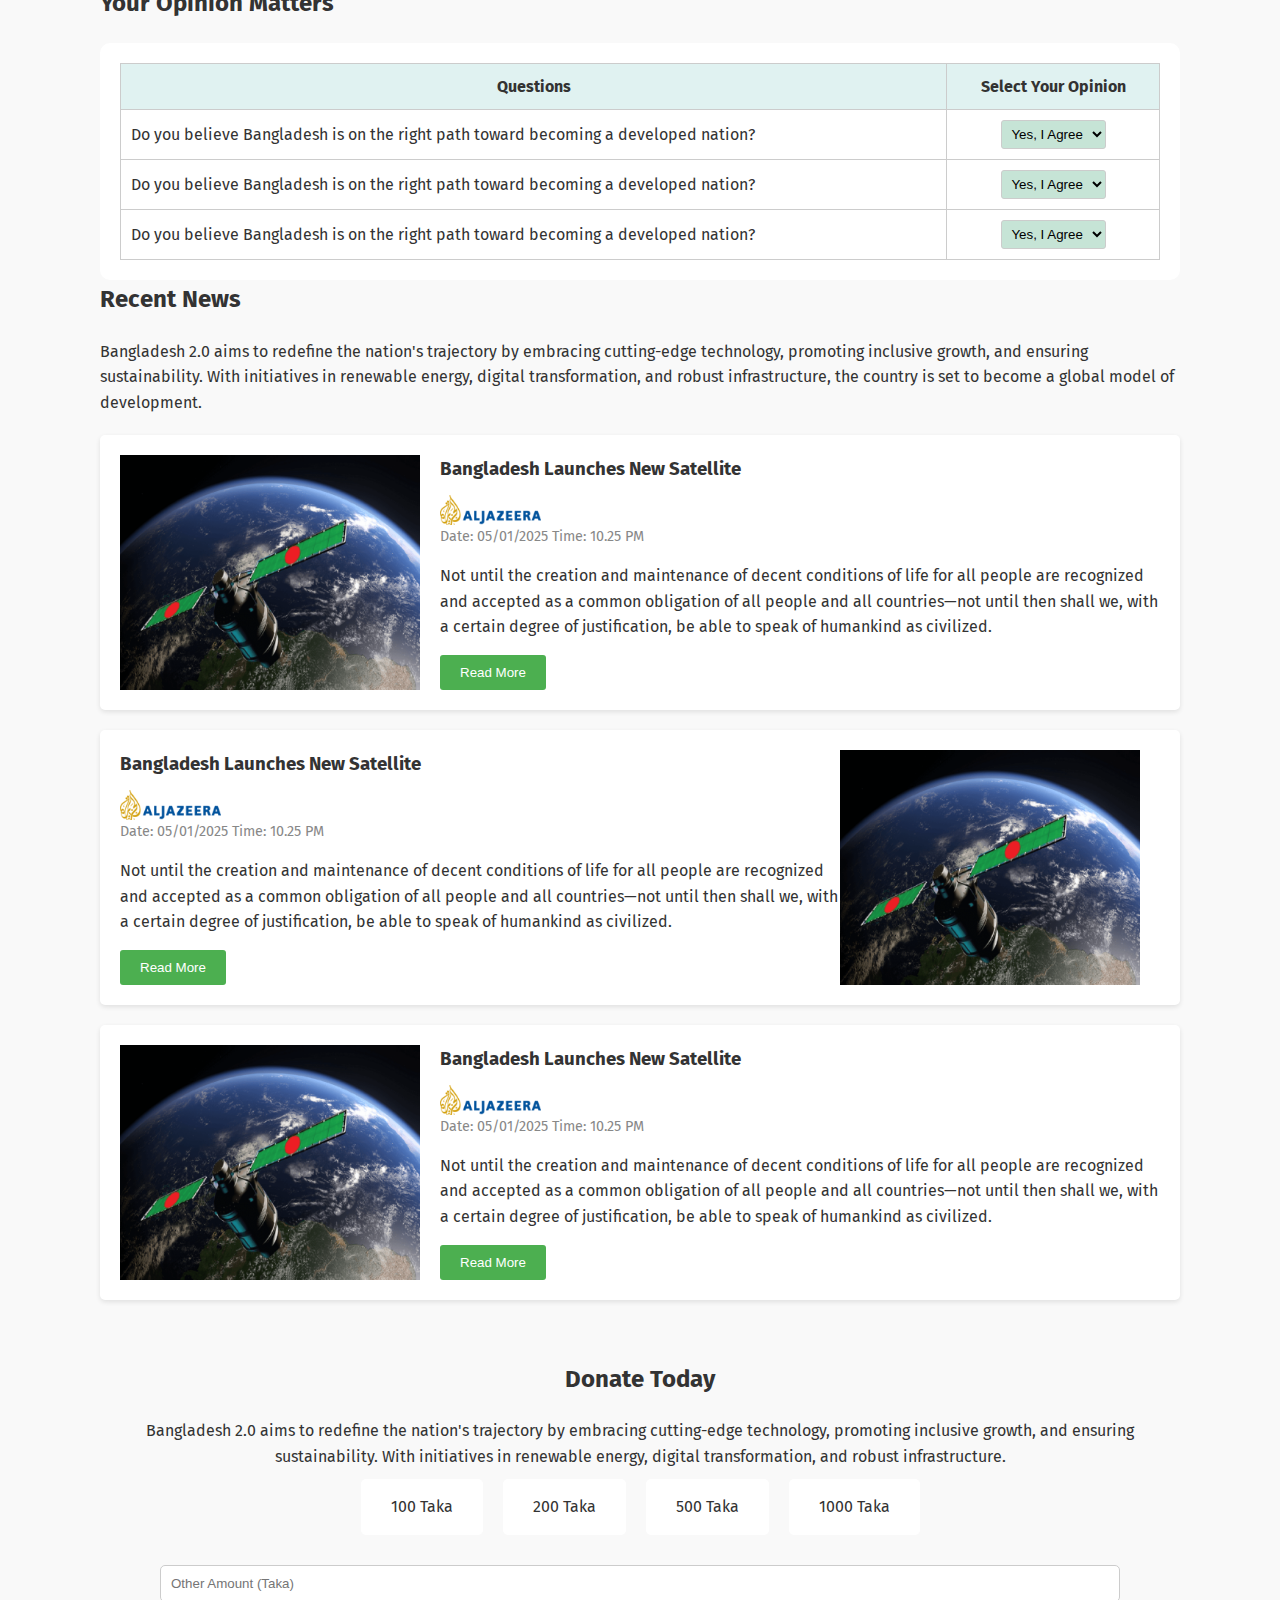
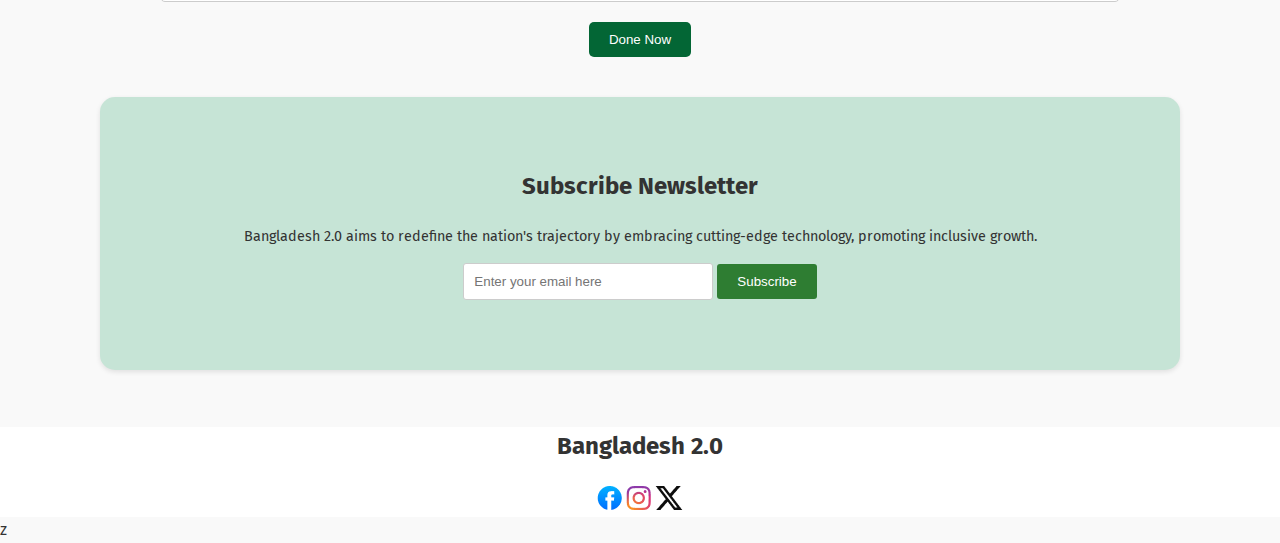
==== commit 283d48a7: "final project" ====
--- a/index.html
+++ b/index.html
@@ -43,22 +43,22 @@
             <div class="card">
                 <img src="assets/card-icon.png" alt="Innovation">
                 <h3>Innovation</h3>
-                <p>Lorem ipsum dolor sit amet consectetur elit.</p>
+                <p>An idea that is not dangerous is unworthy of being called an idea at all.</p>
             </div>
             <div class="card">
                 <img src="assets/card-icon.png" alt="Sustainability">
                 <h3>Sustainability</h3>
-                <p>Lorem ipsum dolor sit amet consectetur elit.</p>
+                <p> Emphasizes the urgent need to transition to renewable energy and sustainable practices.</p>
             </div>
             <div class="card">
                 <img src="assets/card-icon.png" alt="Infrastructure">
                 <h3>Infrastructure</h3>
-                <p>Lorem ipsum dolor sit amet consectetur elit.</p>
+                <p>Bangladesh has invested in a number of infrastructure projects to improve its economy.</p>
             </div>
             <div class="card">
                 <img src="assets/card-icon.png" alt="Empowerment">
                 <h3>Empowerment</h3>
-                <p>Lorem ipsum dolor sit amet consectetur elit.</p>
+                <p>Government of Bangladesh has been working with long term policies for the development of women.</p>
             </div>
         </div>
     </section>
@@ -91,7 +91,7 @@
                 <img src="assets/card-icon.png" alt="#">
                 <h2>Modern Infrastructure</h2>
                 <p>Building state-of-the-art infrastructure to support economic growth and global competitiveness.</p>
-                <button class="card-2-btn">Learn More</button>
+                <button class="card-2-btn3">Learn More</button>
             </div>
 
 
@@ -99,15 +99,7 @@
 
 
         <div class="quote-container">
-            <p class="quote">“Lorem ipsum dolor sit amet, consectetur adipiscing elit. Facilis quas, ducimus labore
-                sequi
-                quos deserunt optio id repellendus tempora veniam amet porro corporis exercitationem numquam debitis
-                culpa
-                laudantium odio, velit vel minus sit? Veritatis aut maiores ducimus fugit error fugit error ex sit,
-                dignissimos eum tempora perferendis a rem culpa ab aliquid modi? Est vitae neque esse, cumque, quam
-                tenetur
-                rem earum eaque mollitia modi ipsum aspernatur, dignissimos excepturi aliquam architecto soluta
-                necessitatibus vero?”</p>
+            <p class="quote">“I believe that we can create a poverty-free world because poverty is not created by poor people. It has been created and sustained by the economic and social systems that we have designed for ourselves; the institutions and concepts that make up that system; the policies that we pursue.”</p>
             <p class="author">Dr. Muhammad Yunus</p>
             <p class="author-title">Chief Adviser of the People's Republic of Bangladesh</p>
         </div>
@@ -162,63 +154,59 @@
     <section>
         <div class="container-news">
             <h2>Recent News</h2>
-
+    
             <p>Bangladesh 2.0 aims to redefine the nation's trajectory by embracing cutting-edge technology, promoting
-                inclusive growth, and ensuring sustainability. With initiatives in renewable energy, digital
-                transformation,
+                inclusive growth, and ensuring sustainability. With initiatives in renewable energy, digital transformation,
                 and robust infrastructure, the country is set to become a global model of development.</p>
-
+    
             <div class="news-item">
                 <img src="assets/satelite.png" alt="Satellite Image">
                 <div class="news-content">
                     <h3>Bangladesh Launches New Satellite</h3>
                     <div class="news-source">
                         <img src="assets/al-jazeera.png" alt="Al Jazeera Logo">
-
+                        
                     </div>
                     <p class="news-date">Date: 05/01/2025 Time: 10.25 PM</p>
-                    <p>Not until the creation and maintenance of decent conditions of life for all people are recognized
-                        and
+                    <p>Not until the creation and maintenance of decent conditions of life for all people are recognized and
                         accepted as a common obligation of all people and all countries—not until then shall we, with a
                         certain degree of justification, be able to speak of humankind as civilized.</p>
                     <button class="read-more-btn">Read More</button>
                 </div>
             </div>
-
+    
             <div class="news-item">
                 <div class="news-content">
                     <h3>Bangladesh Launches New Satellite</h3>
                     <div class="news-source">
                         <img src="assets/al-jazeera.png" alt="Al Jazeera Logo">
-
+                        
                     </div>
                     <p class="news-date">Date: 05/01/2025 Time: 10.25 PM</p>
-                    <p>Not until the creation and maintenance of decent conditions of life for all people are recognized
-                        and
+                    <p>Not until the creation and maintenance of decent conditions of life for all people are recognized and
                         accepted as a common obligation of all people and all countries—not until then shall we, with a
                         certain degree of justification, be able to speak of humankind as civilized.</p>
                     <button class="read-more-btn">Read More</button>
                 </div>
                 <img src="assets/satelite.png" alt="Satellite Image">
             </div>
-
+    
             <div class="news-item">
                 <img src="assets/satelite.png" alt="Satellite Image">
                 <div class="news-content">
                     <h3>Bangladesh Launches New Satellite</h3>
                     <div class="news-source">
                         <img src="assets/al-jazeera.png" alt="Al Jazeera Logo">
-
+                        
                     </div>
                     <p class="news-date">Date: 05/01/2025 Time: 10.25 PM</p>
-                    <p>Not until the creation and maintenance of decent conditions of life for all people are recognized
-                        and
+                    <p>Not until the creation and maintenance of decent conditions of life for all people are recognized and
                         accepted as a common obligation of all people and all countries—not until then shall we, with a
                         certain degree of justification, be able to speak of humankind as civilized.</p>
                     <button class="read-more-btn">Read More</button>
                 </div>
             </div>
-
+    
         </div>
     </section>
 
@@ -226,19 +214,18 @@
     <section>
         <div class="donate">
             <h2>Donate Today</h2>
-
+    
             <p>Bangladesh 2.0 aims to redefine the nation's trajectory by embracing cutting-edge technology, promoting
-                inclusive growth, and ensuring sustainability. With initiatives in renewable energy, digital
-                transformation,
+                inclusive growth, and ensuring sustainability. With initiatives in renewable energy, digital transformation,
                 and robust infrastructure.</p>
-
+    
             <div class="donate-buttons">
                 <div class="donate-button">100 Taka</div>
                 <div class="donate-button">200 Taka</div>
                 <div class="donate-button">500 Taka</div>
                 <div class="donate-button">1000 Taka</div>
             </div>
-
+    
             <div class="other-amount-container">
                 <input type="text" class="other-amount" placeholder="Other Amount (Taka)">
                 <button class="done-button">Done Now</button>
@@ -246,24 +233,24 @@
         </div>
     </section>
 
-    <section>
-        <div class="Newsletter">
-            <h2>Subscribe Newsletter</h2>
-            <p>Bangladesh 2.0 aims to redefine the nation's trajectory by embracing cutting-edge technology, promoting
-                inclusive growth.</p>
-
-            <input type="email" placeholder="Enter your email here">
-            <button>Subscribe</button>
-
-        </div>
-    </section>
+   <section>
+    <div class="Newsletter">
+        <h2>Subscribe Newsletter</h2>
+        <p>Bangladesh 2.0 aims to redefine the nation's trajectory by embracing cutting-edge technology, promoting
+            inclusive growth.</p>
+
+        <input type="email" placeholder="Enter your email here">
+        <button>Subscribe</button>
+
+    </div>
+   </section>
 
     <footer class="ftr">
         <h2>Bangladesh 2.0</h2>
         <div>
             <img src="assets/facebook.png" alt="">
-            <img src="assets/instagram.png" alt="">
-            <img src="assets/x.png" alt="">
+        <img src="assets/instagram.png" alt="">
+        <img src="assets/x.png" alt="">
         </div>
     </footer>
 
--- a/style/style.css
+++ b/style/style.css
@@ -18,7 +18,7 @@
   align-items: center;
   padding-top: 10px;
   padding-bottom: 10px;
-  /* border-bottom: 1px solid #ddd; */
+  
 }
 
 header h1 {
@@ -111,7 +111,7 @@
   background-color: #fff;
   border: 1px solid #ddd;
   border-radius: 10px;
-  text-align: center;
+  text-align: left;
   padding: 20px;
   box-shadow: 0 2px 5px rgba(0, 0, 0, 0.1);
 }
@@ -155,9 +155,9 @@
 
 .card-2 {
   border-radius: 10px;
-  box-shadow: 0 2px 5px rgba(0, 0, 0, 0.1);
+  box-shadow: 0 2px 5px rgb(84, 144, 245, 0.2);
   padding: 20px;
-  text-align: center;
+  text-align: left;
   position: relative;
 }
 
@@ -166,24 +166,52 @@
 }
 
 .vison-card1 button{
-  background-color: red;
-}
+  border-radius: 8px;
+  background-color: rgb(84, 144, 245);
+}
+
+/* .vison-card2{
+  background-color: rgb(198, 228, 214);
+} */
 
 .vison-card2{
   background-color: rgba(0, 128, 0, 0.438);
 }
 
-.vison-card2{
-  background-color: rgba(0, 128, 0, 0.438);
-}
-
-.card-2-h+p {
-  text-align: left;
-}
-
+.vison-card3{
+  background-color:rgb(247, 235, 207);
+}
+
+/* .card-2-h+p {
+  text-align: left;
+} */
+
+
+.card-2-btn1 {
+  border-radius: 8px;
+  background-color: rgb(9, 161, 92);
+  color: white;
+  padding: 10px 20px;
+  border: none;
+  border-radius: 5px;
+  cursor: pointer;
+  margin-top: 20px;
+}
 
 .card-2-btn {
-  background-color: #4CAF50;
+  border-radius: 8px;
+  background-color: rgb(9, 161, 92);
+  color: white;
+  padding: 10px 20px;
+  border: none;
+  border-radius: 5px;
+  cursor: pointer;
+  margin-top: 20px;
+}
+
+.card-2-btn3 {
+  border-radius: 8px;
+  background-color: rgb(255, 194, 57);
   color: white;
   padding: 10px 20px;
   border: none;
@@ -193,13 +221,13 @@
 }
 
 .quote-container {
-  /* border: 1px solid #ccc; */
+  
   box-shadow: 0 2px 5px rgba(0, 0, 0, 0.1);
   background-color: #fff;
   padding:25px 15px;
   border-radius: 5px;
   margin-top: 20px;
-  background-image: url();
+  background-image: url("assets/quote-bg.png");
   background-position: top left;
   background-size: 50px;
 }
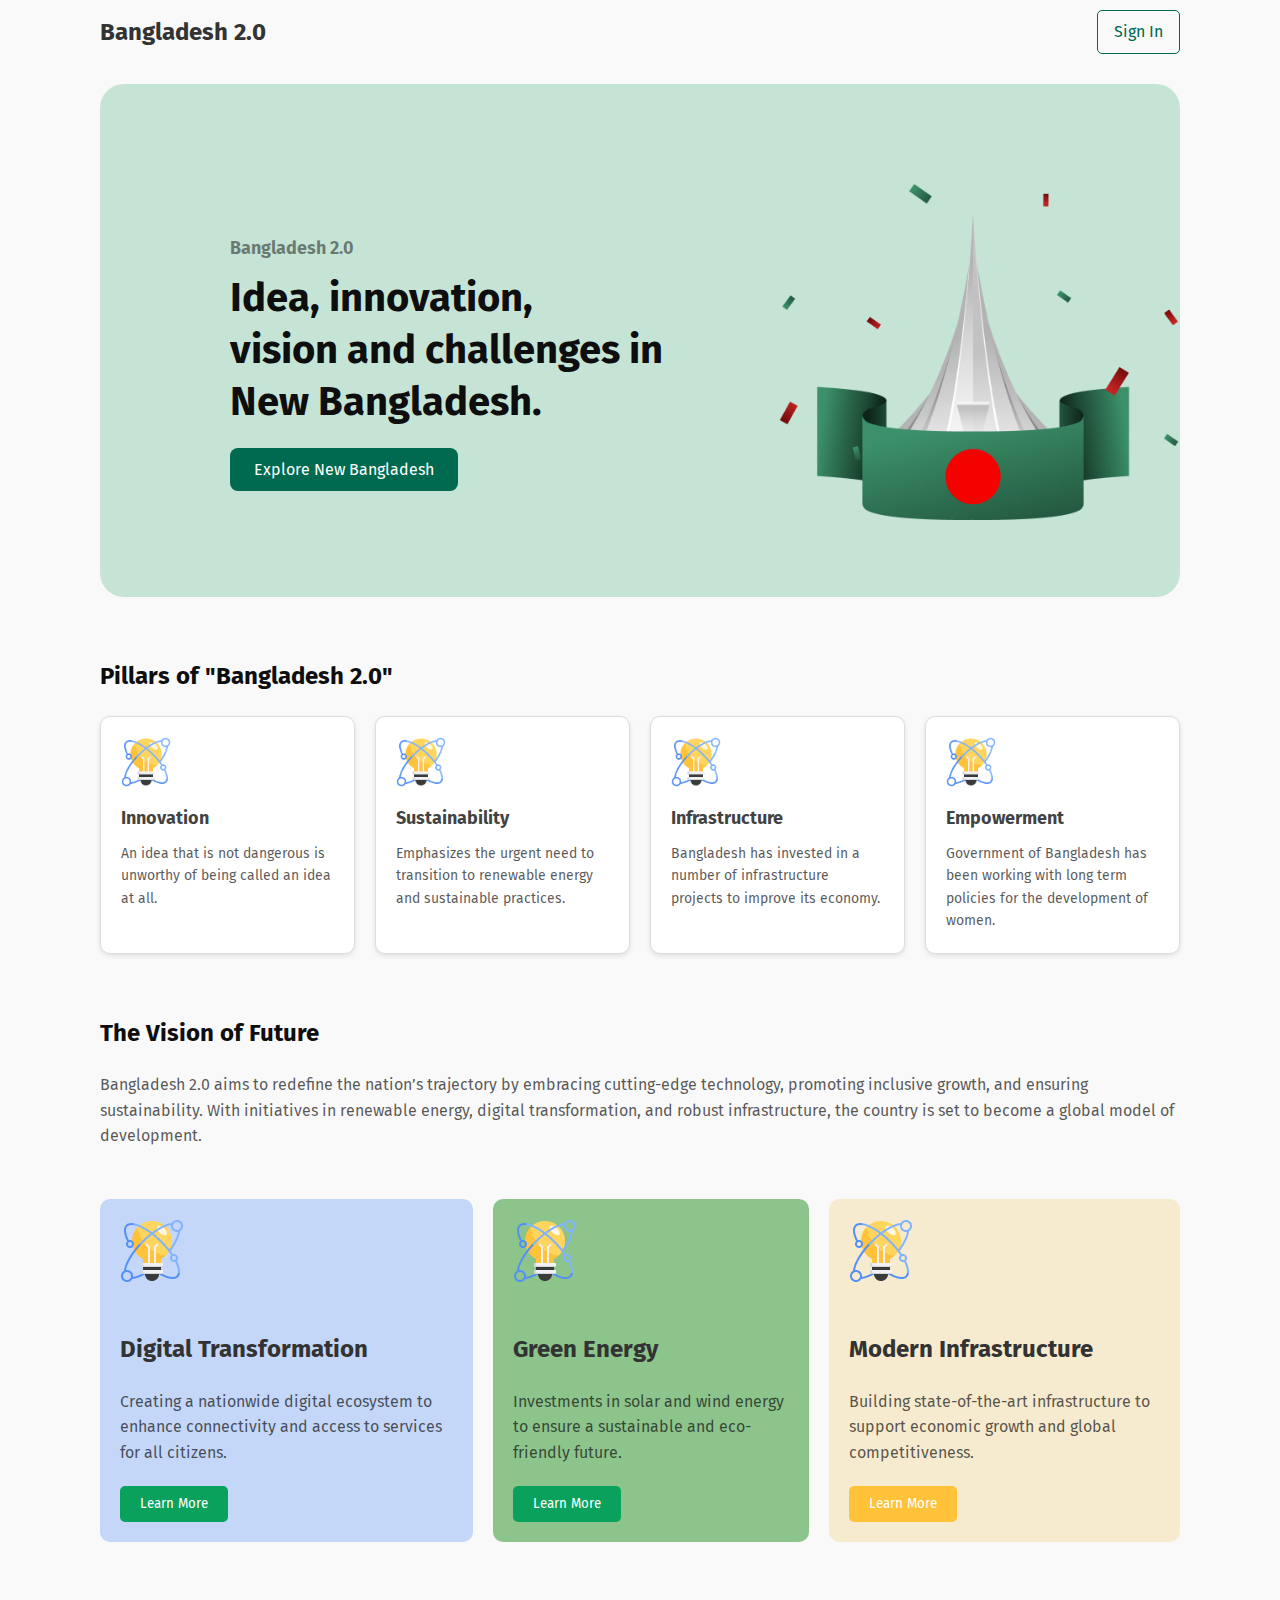
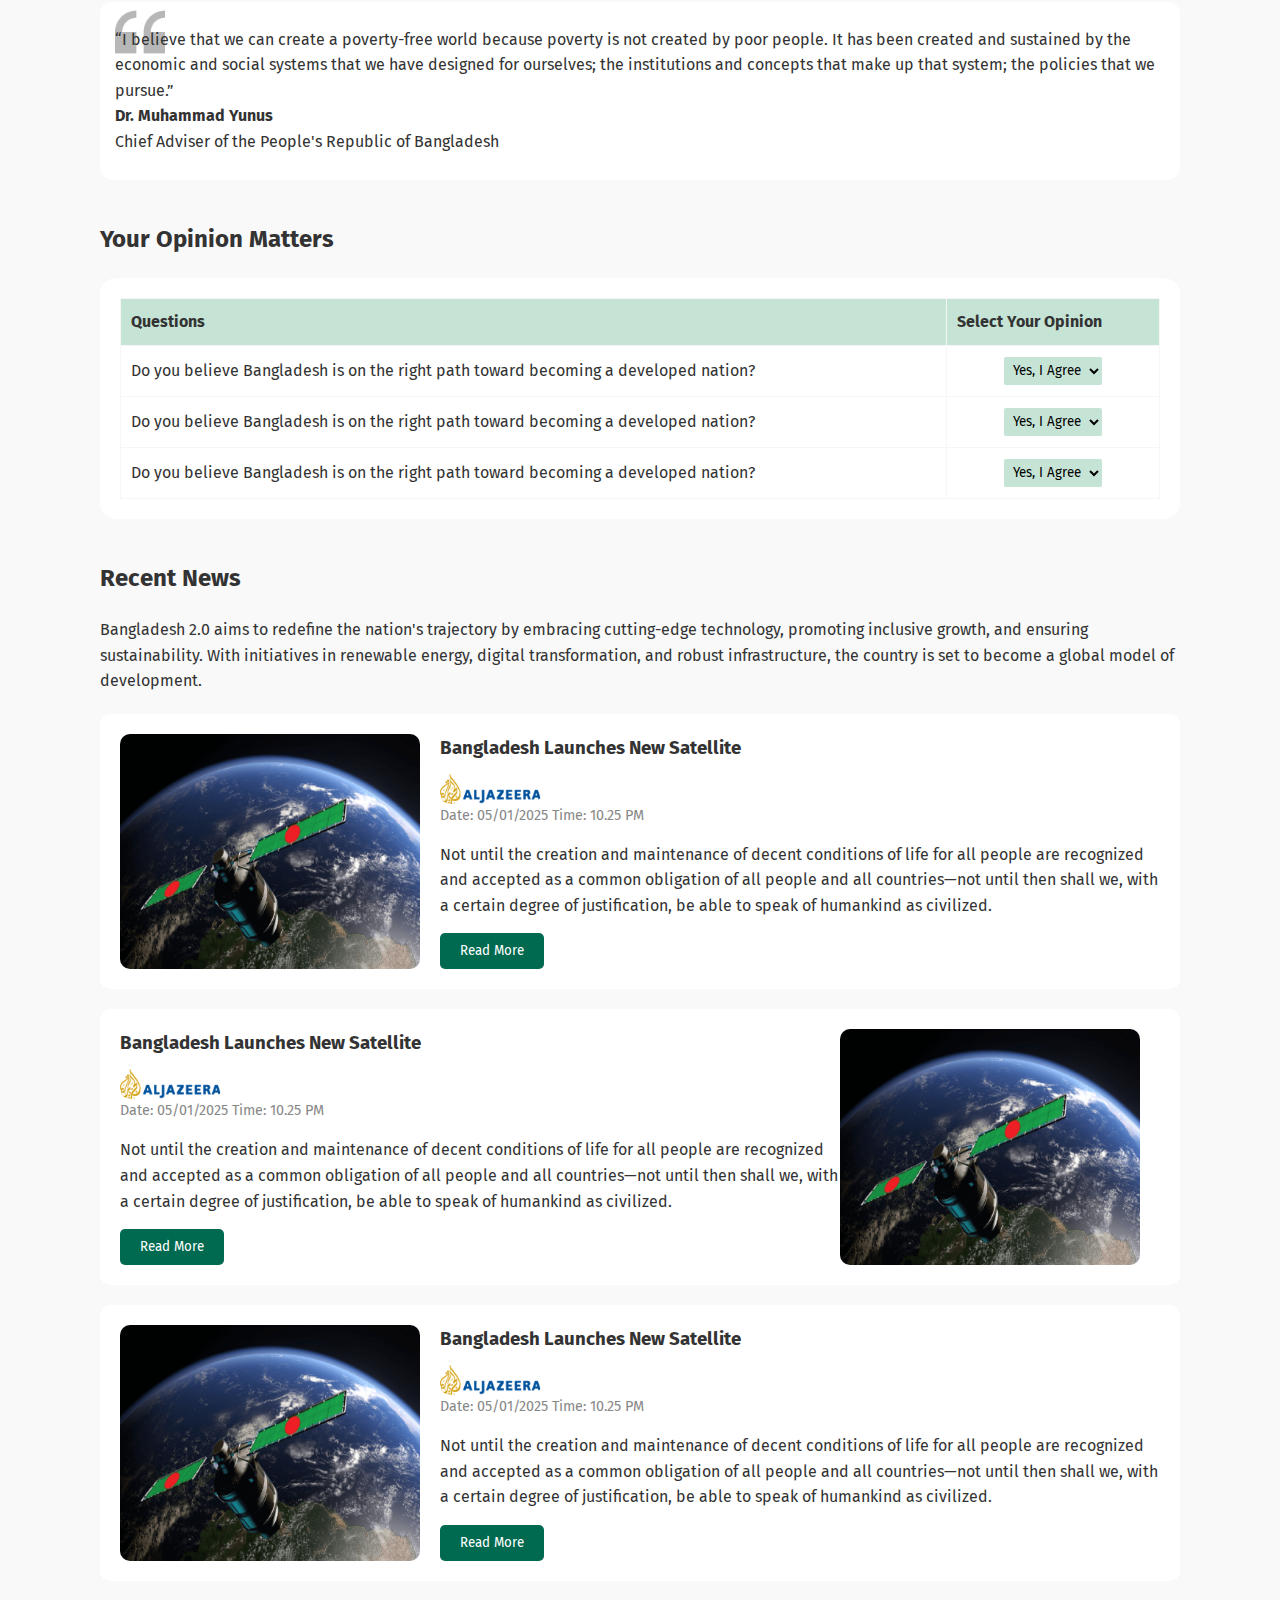
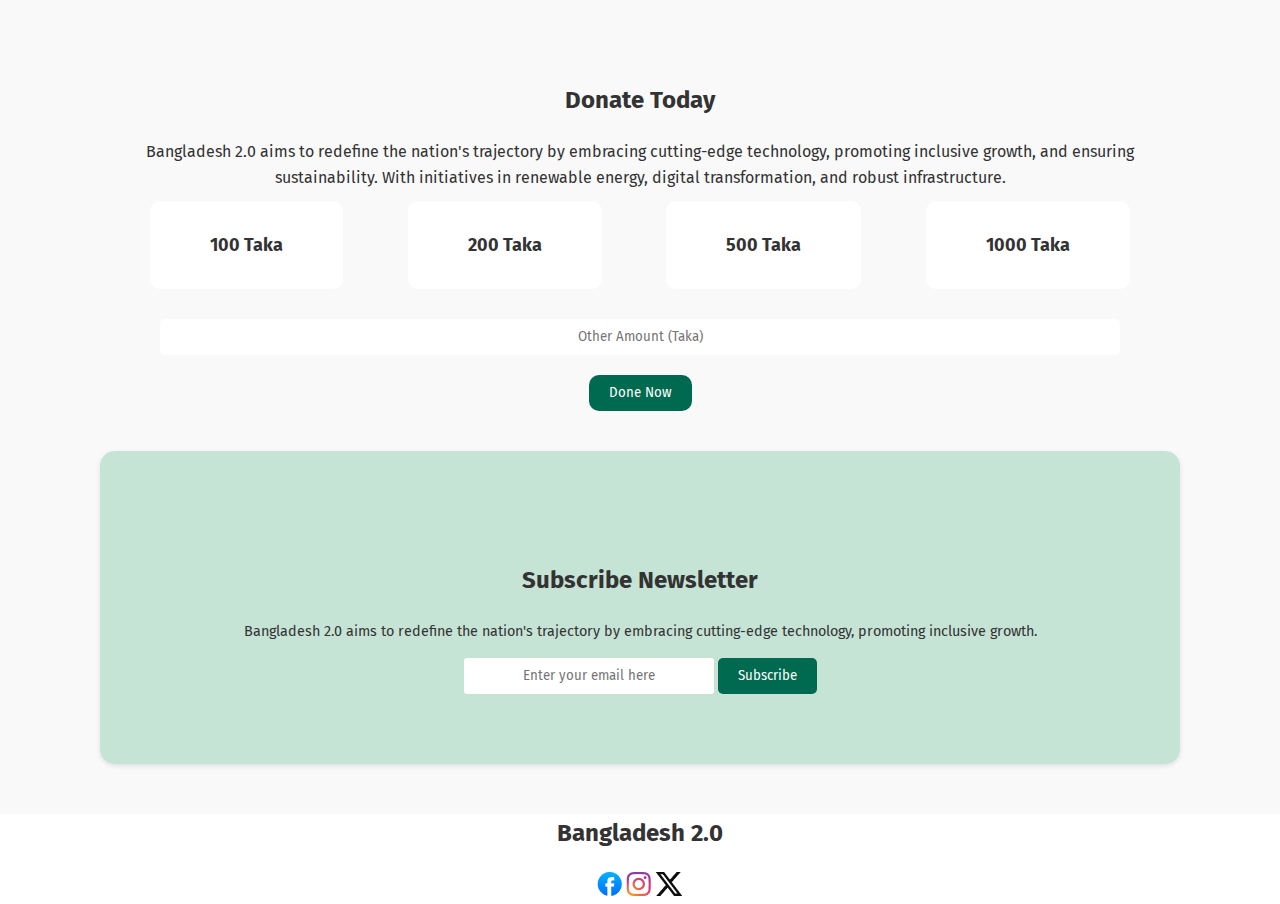
==== commit a6f8719d: "footer" ====
--- a/index.html
+++ b/index.html
@@ -17,27 +17,30 @@
 
 <body>
 
-    <header>
+    <header class="nav">
         <h1>Bangladesh 2.0</h1>
         <a href="#">Sign In</a>
     </header>
 
+
+    <!-- .....banner..... -->
 
     <section>
         <div class="hero">
             <div class="hero-text">
                 <h2>Bangladesh 2.0</h2>
-                <h1>Idea, innovation, vision and challenges in New Bangladesh.</h1>
+                <h1>Idea, innovation, <br>vision and challenges in <br> New Bangladesh.</h1>
                 <button>Explore New Bangladesh</button>
             </div>
-            <div>
+            <div class="hero-img">
                 <img src="assets/hero.png" alt="Bangladesh Icon">
 
             </div>
         </div>
     </section>
-
-    <section class="section">
+            <!-- .......container-pillar....... -->
+
+    <section class="container-pillar">
         <h2>Pillars of "Bangladesh 2.0"</h2>
         <div class="cards">
             <div class="card">
@@ -62,7 +65,7 @@
             </div>
         </div>
     </section>
-
+            <!-- ........Vision of Future....... -->
     <section class="vision">
         <h2 class="vision-h2">The Vision of Future</h2>
         <p>Bangladesh 2.0 aims to redefine the nation’s trajectory by embracing cutting-edge technology, promoting
@@ -97,17 +100,21 @@
 
         </div>
 
-
-        <div class="quote-container">
-            <p class="quote">“I believe that we can create a poverty-free world because poverty is not created by poor people. It has been created and sustained by the economic and social systems that we have designed for ourselves; the institutions and concepts that make up that system; the policies that we pursue.”</p>
-            <p class="author">Dr. Muhammad Yunus</p>
-            <p class="author-title">Chief Adviser of the People's Republic of Bangladesh</p>
-        </div>
-    </section>
-
-
-    <section>
-        <div class="opinion">
+<!-- ........quote........ -->
+       
+    </section>
+<section >
+    <div class="quote-container">
+        <p class="quote">“I believe that we can create a poverty-free world because poverty is not created by poor people. It has been created and sustained by the economic and social systems that we have designed for ourselves; the institutions and concepts that make up that system; the policies that we pursue.”</p>
+        <p style="font-weight: bold;">Dr. Muhammad Yunus</p>
+        <p>Chief Adviser of the People's Republic of Bangladesh</p>
+    </div>
+</section>
+
+<!-- ........opinion..... -->
+
+    <section class="opm">
+        <div>
             <h2>Your Opinion Matters</h2>
 
             <div class="opinion-table">
@@ -151,7 +158,8 @@
         </div>
     </section>
 
-    <section>
+    <section class=" R-news">
+
         <div class="container-news">
             <h2>Recent News</h2>
     
@@ -210,6 +218,7 @@
         </div>
     </section>
 
+            <!-- .......donate....... -->
 
     <section>
         <div class="donate">
@@ -233,6 +242,8 @@
         </div>
     </section>
 
+
+    <!-- ........Newsletter.......... -->
    <section>
     <div class="Newsletter">
         <h2>Subscribe Newsletter</h2>
@@ -244,17 +255,18 @@
 
     </div>
    </section>
-
-    <footer class="ftr">
-        <h2>Bangladesh 2.0</h2>
-        <div>
-            <img src="assets/facebook.png" alt="">
-        <img src="assets/instagram.png" alt="">
-        <img src="assets/x.png" alt="">
-        </div>
-    </footer>
+<!-- ............footer....... -->
+
+   
 
 </body>
+<footer class="ftr">
+    <h2>Bangladesh 2.0</h2>
+    <div class="ftr-im">
+        <img src="assets/facebook.png" alt="">
+    <img src="assets/instagram.png" alt="">
+    <img src="assets/x.png" alt="">
+    </div>
+</footer>
 
 </html>
-z--- a/style/style.css
+++ b/style/style.css
@@ -1,5 +1,6 @@
 * {
   margin: 0;
+  font-family: 'Fira Sans';
   padding: 0;
   box-sizing: border-box;
 }
@@ -11,29 +12,6 @@
   line-height: 1.6;
 }
 
-
-header {
-  display: flex;
-  justify-content: space-between;
-  align-items: center;
-  padding-top: 10px;
-  padding-bottom: 10px;
-  
-}
-
-header h1 {
-  font-size: 24px;
-  color: #333;
-}
-
-header a {
-  text-decoration: none;
-  color: #036635;
-  border: 1px solid #036635;
-  padding: 8px 16px;
-  border-radius: 5px;
-}
-
 section,
 header,
 footer {
@@ -41,18 +19,44 @@
   padding-right: 100px;
 }
 
+     /* ....navbar.... */
+
+.nav {
+  display: flex;
+  justify-content: space-between;
+  align-items: center;
+  padding-top: 10px;
+  padding-bottom: 10px;
+  
+}
+
+.nav h1 {
+  font-size: 24px;
+  color: #333;
+}
+
+.nav a {
+  text-decoration: none;
+  color: rgb(0, 106, 80);
+  border: 1px solid rgb(0, 106, 80);
+  padding: 8px 16px;
+  border-radius: 5px;
+}
+
+  /* ....banner.... */
+
 .hero {
   display: flex;
   justify-content: space-between;
   text-align: center;
-  background-color: #dff5ee;
-  padding: 80px 100px 80px 100px;
-  border-radius: 15px;
+  background-color: rgb(198, 228, 214);
+  padding: 80px 1px 50px 100px;
+  border-radius: 24px;
   margin: 20px 0;
 }
 
 .hero-text {
-
+padding:30px;
   text-align: left;
 }
 
@@ -64,11 +68,11 @@
 
 .hero h1 {
   display: flex;
+  justify-content: flex-start;
   color: rgb(14, 14, 14);
-  font-family: Fira Sans;
-  font-size: 36px;
+  font-size: 40px;
   font-weight: 500px;
-  line-height: 67px;
+  line-height: 52px;
   letter-spacing: 0%;
   text-align: left;
 }
@@ -80,11 +84,11 @@
 }
 
 .hero button {
-  background-color: #036635;
+  border-radius: 8px;
+  background: rgb(0, 106, 80);
   color: #fff;
   border: none;
   padding: 12px 24px;
-  border-radius: 5px;
   font-size: 16px;
   cursor: pointer;
   margin-top: 20px;
@@ -92,13 +96,19 @@
 
 .hero button:hover {
   background-color: #024a29;
-}
-
-
-.section h2 {
+
+}
+
+/* ......pillar of Bangladesh.... */
+
+.container-pillar{
+  gap: 80px;
+  margin-top: 60px;
+}
+.container-pillar h2 {
   padding-top: 30px 0;
   font-size: 24px;
-  color: #333;
+  color: rgb(14, 14, 14);
 }
 
 .cards {
@@ -123,25 +133,27 @@
 
 .card h3 {
   font-size: 18px;
-  color: #036635;
+  color: rgba(14, 14, 14, 0.8);
   margin-bottom: 10px;
 }
 
 .card p {
   font-size: 14px;
-  color: #666;
+  color:rgba(14, 14, 14, 0.7);
 }
 
 .vision {
   text-align: left;
-  margin: 40px 0;
+  margin: 60px 0;
 
 }
 
 .vision-h2 {
   font-size: 24px;
-  color: #333;
-}
+  color: rgb(14, 14, 14);
+}
+
+/* ......container-2.......... */
 
 .container-2 {
   display: flex;
@@ -149,13 +161,12 @@
   align-items: center;
   margin-top: 50px;
   gap: 20px;
-}
-
+  
+}
 
 
 .card-2 {
   border-radius: 10px;
-  box-shadow: 0 2px 5px rgb(84, 144, 245, 0.2);
   padding: 20px;
   text-align: left;
   position: relative;
@@ -165,14 +176,7 @@
   background-color: #548ff552;
 }
 
-.vison-card1 button{
-  border-radius: 8px;
-  background-color: rgb(84, 144, 245);
-}
-
-/* .vison-card2{
-  background-color: rgb(198, 228, 214);
-} */
+
 
 .vison-card2{
   background-color: rgba(0, 128, 0, 0.438);
@@ -181,10 +185,10 @@
 .vison-card3{
   background-color:rgb(247, 235, 207);
 }
-
-/* .card-2-h+p {
-  text-align: left;
-} */
+.vision p{
+  font-size: 16px;
+  color: rgba(14, 14, 14, 0.7) ;
+}
 
 
 .card-2-btn1 {
@@ -219,23 +223,28 @@
   cursor: pointer;
   margin-top: 20px;
 }
+/* .......quote-container..... */
+
 
 .quote-container {
   
-  box-shadow: 0 2px 5px rgba(0, 0, 0, 0.1);
-  background-color: #fff;
+  background-color: rgb(255, 255, 255);
   padding:25px 15px;
-  border-radius: 5px;
-  margin-top: 20px;
-  background-image: url("assets/quote-bg.png");
-  background-position: top left;
+  border-radius: 12px;
+  margin-top: 20px;
+  background-image: url('/assets/quote-bg.png');
+  background-repeat: no-repeat;
+  background-position: top 5px left 15px;
   background-size: 50px;
 }
 
 
+
+
+
 .author {
-  text-align: right;
-  font-size: smaller;
+  text-align: left;
+  color: rgba(14, 14, 14, 0.8)
   margin-top: 10px;
 }
 
@@ -243,55 +252,71 @@
   font-size: x-small;
 }
 
-.opinion .opinion-table{
-background-color: #fff;
-border-radius: 10px;
-padding: 20px;
-}
+/* .......opinion...... */
+
+
+.opm{
+  margin-top: 40px;
+}
+.opinion-table{
+  border-radius: 16px;
+  background: rgb(255, 255, 255);
+  padding: 20px;
+  
+  }
 
 h2 {
   text-align: left;
   margin-bottom: 20px;
 }
+
+
+
 
 table {
   width: 100%;
   border-collapse: collapse;
+
 }
 
 th,
 td {
-  border: 1px solid #ccc;
+  border: 1px solid rgb(247, 245, 245);
   padding: 10px;
+  
 }
 
 th {
-  background-color: #e0f2f1;
-  /* Light Green */
-}
-
+  background-color:  rgb(198, 228, 214);
+  text-align: left;
+  
+}
 
 
 select {
   padding: 5px;
-  border: 1px solid #ccc;
+  border: 1px solid  rgb(255, 255, 255);
   text-align: center;
   border-radius: 3px;
   background-color: rgb(198, 228, 214);
 }
 
+ /* .........Recent News........ */
+
+
+
 .container-news p {
+  
   margin-bottom: 20px;
 }
 
 h2 {
-  margin-bottom: 20px;
+  margin-top: 40px;
 }
 
 .news-item {
-  background-color: #fff;
-  border-radius: 5px;
-  box-shadow: 0 2px 5px rgba(0, 0, 0, 0.1);
+  background-color:  rgb(255, 255, 255);
+  border-radius: 10px;
   padding: 20px;
   margin-bottom: 20px;
   display: flex;
@@ -302,6 +327,7 @@
   max-width: 300px;
   height: auto;
   margin-right: 20px;
+  border-radius: 10px;
 }
 
 .news-content {
@@ -322,7 +348,7 @@
 }
 
 .news-source img {
-  /* width: 20px; */
+  
   height: 30px;
   margin-right: 5px;
 }
@@ -333,13 +359,16 @@
 }
 
 .read-more-btn {
-  background-color: #4CAF50;
-  color: #fff;
+  background-color: rgb(0, 106, 80);
+  color:  rgb(255, 255, 255);
   padding: 10px 20px;
   border: none;
-  border-radius: 3px;
-  cursor: pointer;
-}
+  border-radius: 5px;
+  cursor: pointer;
+}
+
+/* .......donate...... */
+
 
 .donate {
   text-align: center;
@@ -350,20 +379,13 @@
   text-align: center;
 }
 .donate button {
-  background-color: #036635;
+  background-color: rgb(0, 106, 80);
   color: white;
   border: none;
   padding: 10px 20px;
   margin-top: 20px;
-  border-radius: 5px;
-  cursor: pointer;
-}
-
-.footer {
-  background-color: #036635;
-  color: #fff;
-  text-align: center;
-  padding: 20px;
+  border-radius: 10px;
+  cursor: pointer;
 }
 
 
@@ -374,29 +396,33 @@
 .donate-buttons {
   display: flex;
   flex-wrap: wrap;
-  justify-content: center;
+  justify-content: space-between;
+  font-weight: bold;
+
 }
 
 .donate-button {
   display: inline-block;
-  padding: 15px 30px;
-  border-radius: 5px;
-  background-color: #fff;
-  /* Light Green */
+  font-size: large;
+  padding: 30px 60px;
+  border-radius: 10px;
+  background-color: rgb(255, 255, 255);
+  
   margin: 10px;
   cursor: pointer;
   transition: background-color 0.3s ease;
 }
 
 .donate-button:hover {
-  background-color: #b2dfdb;
-  /* Hover color */
+  background-color: rgb(198, 228, 214);
+  
 }
 
 .other-amount-container {
   display: flex;
   flex-direction: column;
   align-items: center;
+
   margin-top: 20px;
   padding: 0 20px;
 }
@@ -404,13 +430,13 @@
 .other-amount {
   width: 100%;
   padding: 10px;
-  border: 1px solid #ccc;
-  border-radius: 5px;
+  border: none;
+  border-radius: 5px;
+  text-align: center;
 }
 
 .done-button {
-  background-color: #4CAF50;
-  /* Green */
+  background-color: rgb(0, 106, 80);
   color: white;
   padding: 15px 30px;
   border: none;
@@ -418,7 +444,7 @@
   cursor: pointer;
   margin-top: 30px;
 }
-
+  /* .....Newsletter...... */
 .Newsletter {
   text-align: center;
   padding: 70px 20px;
@@ -435,31 +461,40 @@
 .Newsletter p {
   margin-bottom: 15px ;
   font-size: 0.9em;
+  text-align: center;
 }
 
 input[type="email"] {
   width: 250px;
   padding: 10px;
-  border: 1px solid #ccc;
+  border: 0px solid rgb(255, 255, 255);
   border-radius: 3px;
+  text-align: center;
 }
 
 button {
-  background-color: #2e7d32;
-  /* Dark Green */
+  background-color: rgb(0, 106, 80);
   color: white;
   border: none;
   padding: 10px 20px;
-  border-radius: 3px;
+  border-radius: 5px;
   cursor: pointer;
 }
 
 .ftr {
-  display: flex;
+  /* display: flex;
   flex-direction: column;
-  justify-content: center;
-  align-items: center;
-  margin-top: 57px ;
+  justify-content: center; */
+  text-align: center;
+  margin-top: 50px;
   background-color: #fff;
-  text-decoration: none;
+}
+
+.ftr-im{
+  
+  margin-left: 10 px;
+
+}
+.ftr h2{
+  text-align: center;
 }